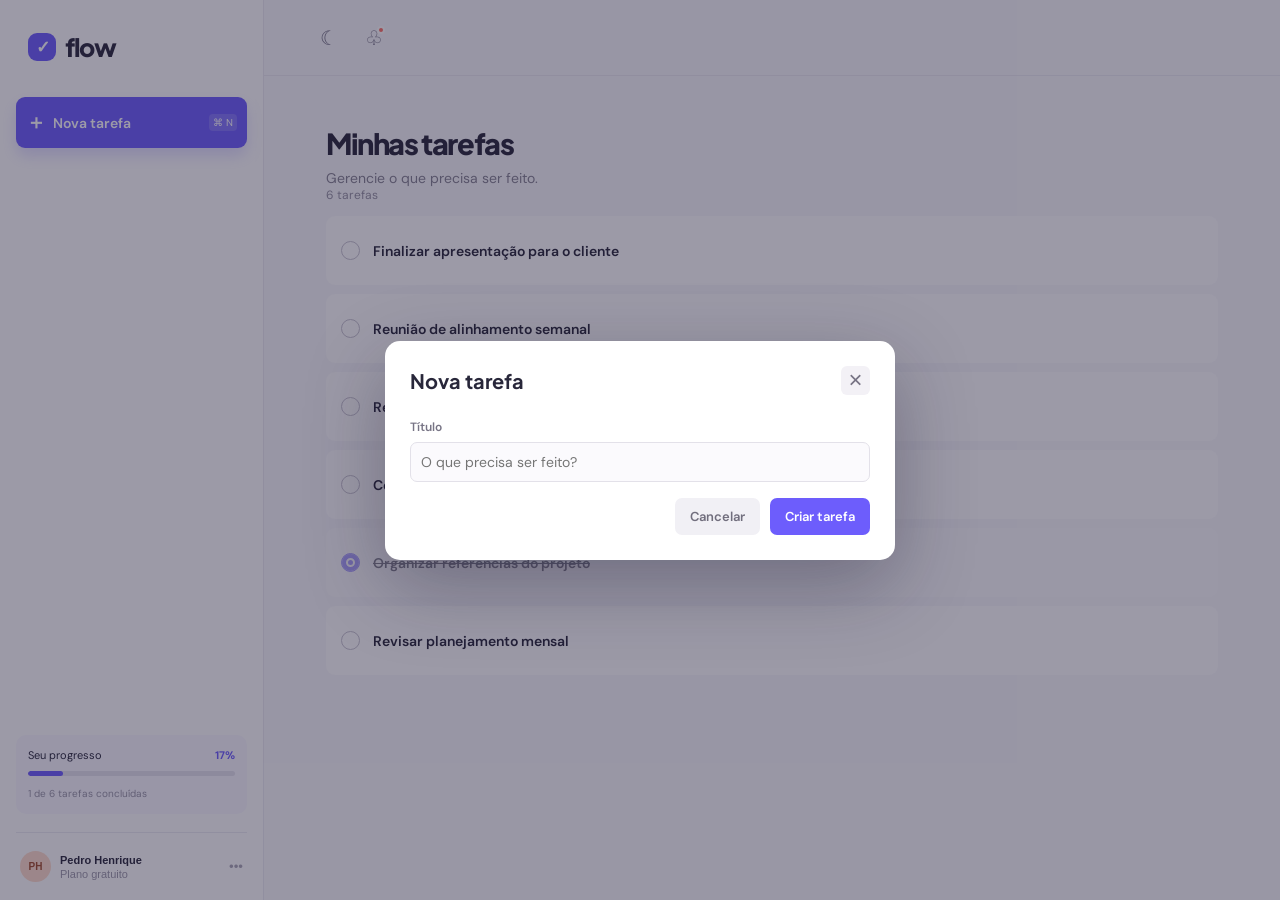
==== index.html @ 8e719b6a "feat: isolar camada de dados em tasksService e simplificar modelo de tarefa Introduz scripts/tasksSe" ====
<!doctype html>
<html lang="pt-BR">
<head>
  <meta charset="UTF-8"><meta name="viewport" content="width=device-width,initial-scale=1">
  <meta name="theme-color" content="#6d5dfc"><title>Flow — Todo List</title>
  <link rel="preconnect" href="https://fonts.googleapis.com"><link rel="preconnect" href="https://fonts.gstatic.com" crossorigin>
  <link href="https://fonts.googleapis.com/css2?family=DM+Sans:wght@400;500;600;700&family=Plus+Jakarta+Sans:wght@600;700;800&display=swap" rel="stylesheet">
  <link rel="stylesheet" href="styles/style.css">
</head>
<body>
<div class="app-shell">
  <aside class="sidebar" id="sidebar">
    <a class="brand" href="#"><b>✓</b>flow</a>
    <button class="new-task-button" id="open-task-modal"><span>＋</span> Nova tarefa <kbd>⌘ N</kbd></button>
    <div class="sidebar-footer">
      <div class="usage"><div><span>Seu progresso</span><strong id="weekly-progress">0%</strong></div><div class="progress-track"><i id="progress-bar"></i></div><small><span id="completed-week">0</span> de <span id="weekly-total">0</span> tarefas concluídas</small></div>
      <button class="profile"><span class="avatar">PH</span><span><strong>Pedro Henrique</strong><small>Plano gratuito</small></span><em>•••</em></button>
    </div>
  </aside>
  <main class="content">
    <header class="topbar"><button class="mobile-menu" id="mobile-menu">☰</button><div class="top-actions"><button class="icon-button" id="theme-toggle">☾</button><button class="icon-button notification">♧<i></i></button></div></header>
    <section class="page"><div class="page-heading"><div><h1 id="page-title">Minhas tarefas</h1><p class="subtitle" id="page-subtitle">Gerencie o que precisa ser feito.</p></div></div>
      <div class="task-toolbar"><span id="task-summary"></span></div><div id="tasks-list" class="tasks-list"></div>
      <div class="empty-state" id="empty-state" hidden><div>☁</div><h2>Nada por aqui</h2><p>Que tal criar uma nova tarefa para começar?</p><button class="new-task-button" data-open-modal>＋ Nova tarefa</button></div>
    </section>
  </main>
</div>
<div class="modal-backdrop" id="modal-backdrop" hidden><form class="task-modal" id="task-form"><div class="modal-head"><h2 id="modal-title">Nova tarefa</h2><button type="button" class="close-modal">×</button></div><label class="field title-field"><span>Título</span><input id="task-title" name="title" required maxlength="100" placeholder="O que precisa ser feito?"></label><div class="modal-actions"><button class="cancel-button" type="button">Cancelar</button><button class="save-button" type="submit">Criar tarefa</button></div></form></div>
<div class="toast" id="toast"></div><script type="module" src="scripts/script.js"></script>
</body>
</html>
---- styles/style.css ----
:root{--purple:#6d5dfc;--ink:#28273a;--muted:#8d8b9c;--line:#ebeaf1;--bg:#f8f8fb;--surface:#fff;--sidebar:#fff}*{box-sizing:border-box}body{margin:0;background:var(--bg);color:var(--ink);font:14px 'DM Sans',sans-serif}.app-shell{display:flex;min-height:100vh}.sidebar{width:264px;background:var(--sidebar);border-right:1px solid var(--line);padding:31px 16px 18px;display:flex;flex-direction:column;position:fixed;inset:0 auto 0 0;z-index:5}.brand{align-items:center;color:var(--ink);display:flex;font:800 25px 'Plus Jakarta Sans';gap:9px;margin:0 12px 34px;text-decoration:none;letter-spacing:-1.5px}.brand b{align-items:center;background:var(--purple);border-radius:9px;color:white;display:inline-flex;font:700 17px Arial;height:28px;justify-content:center;width:28px}.new-task-button{align-items:center;background:var(--purple);border:0;border-radius:9px;box-shadow:0 8px 15px #6d5dfc34;color:#fff;cursor:pointer;display:flex;font:600 14px 'DM Sans';gap:7px;justify-content:center;padding:12px 10px;transition:.2s}.new-task-button:hover,.save-button:hover{background:#5748df;transform:translateY(-1px)}.new-task-button span{font-size:20px}.new-task-button kbd{background:#ffffff26;border-radius:4px;font:10px 'DM Sans';margin-left:auto;padding:2px 4px}.sidebar-footer{margin-top:auto}.usage{background:#f8f7ff;border-radius:10px;padding:13px 12px}.usage>div:first-child{display:flex;font-size:11px;justify-content:space-between}.usage strong{color:var(--purple)}.progress-track{background:#e4e2ec;border-radius:9px;height:5px;margin:9px 0 7px;overflow:hidden}.progress-track i{background:var(--purple);border-radius:inherit;display:block;height:100%;transition:.3s;width:0}.usage small{color:#9794a4;font-size:10px}.profile{align-items:center;background:none;border:0;border-top:1px solid var(--line);color:var(--ink);cursor:pointer;display:flex;gap:9px;margin-top:18px;padding:18px 4px 0;text-align:left;width:100%}.avatar{align-items:center;background:#ffdbca;border-radius:50%;color:#a24c2c;display:flex;font-size:10px;font-weight:bold;height:31px;justify-content:center;width:31px}.profile strong,.profile small{display:block;font-size:11px}.profile small{color:#9b98a8;margin-top:2px}.profile em{color:#aaa7b6;font-style:normal;margin-left:auto}.content{margin-left:264px;min-width:0;width:calc(100% - 264px)}.topbar{align-items:center;border-bottom:1px solid var(--line);display:flex;height:76px;justify-content:space-between;padding:0 47px}.top-actions{display:flex;gap:9px}.icon-button,.mobile-menu{background:transparent;border:0;border-radius:7px;color:#777487;cursor:pointer;font-size:20px;height:36px;position:relative;width:36px}.icon-button:hover,.mobile-menu:hover{background:#efedf5}.notification i{background:#ff7066;border:2px solid var(--surface);border-radius:50%;height:8px;position:absolute;right:7px;top:6px;width:8px}.mobile-menu{display:none}.page{margin:0 auto;max-width:988px;padding:49px 48px 70px}.page-heading{align-items:flex-start;display:flex;justify-content:space-between}.page h1{font:800 29px 'Plus Jakarta Sans';letter-spacing:-1.4px;margin:0}.subtitle{color:#858292;margin:8px 0 0}.task-toolbar{align-items:center;color:#9592a3;display:flex;font-size:12px;justify-content:space-between;margin-bottom:13px}.tasks-list{display:grid;gap:9px}.task{align-items:center;background:var(--surface);border:1px solid transparent;border-radius:9px;display:flex;gap:13px;min-height:69px;padding:12px 14px;transition:.2s}.task:hover{border-color:#e9e7ef;box-shadow:0 5px 15px #39325008}.task.done{opacity:.55}.task.done .task-name{text-decoration:line-through}.task-check{appearance:none;border:1.5px solid #c7c4d0;border-radius:50%;cursor:pointer;height:19px;margin:0;width:19px}.task-check:checked{background:var(--purple);border-color:var(--purple);box-shadow:inset 0 0 0 4px var(--purple),inset 0 0 0 6px #fff}.task-main{min-width:0}.task-name{font-weight:600}.empty-state{text-align:center;margin:75px auto}.empty-state>div{align-items:center;background:#eeebff;border-radius:50%;color:var(--purple);display:flex;font-size:25px;height:64px;justify-content:center;margin:auto;width:64px}.empty-state h2{font:700 18px 'Plus Jakarta Sans';margin:15px 0 6px}.empty-state p{color:var(--muted);margin:0 0 18px}.empty-state .new-task-button{margin:auto;padding:10px 14px;width:max-content}.modal-backdrop{align-items:center;background:#1e1b3770;display:flex;inset:0;justify-content:center;padding:20px;position:fixed;z-index:20}.task-modal{background:var(--surface);border-radius:15px;box-shadow:0 25px 80px #18152f55;max-width:510px;padding:25px;width:100%}.modal-head{align-items:center;display:flex;justify-content:space-between;margin-bottom:24px}.modal-head h2{font:700 20px 'Plus Jakarta Sans';margin:0}.close-modal{background:#f3f1f6;border:0;border-radius:6px;color:#777384;cursor:pointer;font-size:24px;height:29px;line-height:20px;width:29px}.field{display:grid;gap:7px;margin-bottom:16px}.field span{color:#777485;font-size:12px;font-weight:600}.field input{background:#fbfafd;border:1px solid #e3e1e9;border-radius:7px;color:var(--ink);font:14px 'DM Sans';outline-color:var(--purple);padding:10px}.modal-actions{display:flex;gap:10px;justify-content:flex-end;margin-top:9px}.cancel-button,.save-button{border-radius:7px;cursor:pointer;font:600 13px 'DM Sans';padding:10px 15px}.cancel-button{background:#f1f0f5;border:0;color:#716e7d}.save-button{background:var(--purple);border:0;color:#fff;transition:.2s}.toast{background:#2c2a3e;border-radius:8px;bottom:24px;color:#fff;left:50%;opacity:0;padding:12px 17px;pointer-events:none;position:fixed;transform:translate(-50%,15px);transition:.25s;z-index:30}.toast.show{opacity:1;transform:translate(-50%,0)}body.dark{--ink:#eeedf4;--muted:#aaa7b7;--line:#323040;--bg:#1d1c28;--surface:#272634;--sidebar:#242330}body.dark .usage,body.dark .field input{background:#302f3d}body.dark .icon-button:hover{background:#373544}body.dark .task-modal{background:#292836}@media(max-width:800px){.sidebar{box-shadow:10px 0 30px #17142522;transform:translateX(-105%);transition:.25s}.sidebar.open{transform:none}.content{margin-left:0;width:100%}.mobile-menu{display:block}.topbar{height:63px;padding:0 18px}.page{padding:32px 20px}.sidebar-footer{margin-top:30px}.sidebar{overflow:auto}.profile{padding-bottom:18px}}@media(max-width:520px){.page-heading h1{font-size:24px}.page-heading{gap:12px}.task{gap:9px;padding:11px}.top-actions{display:none}}
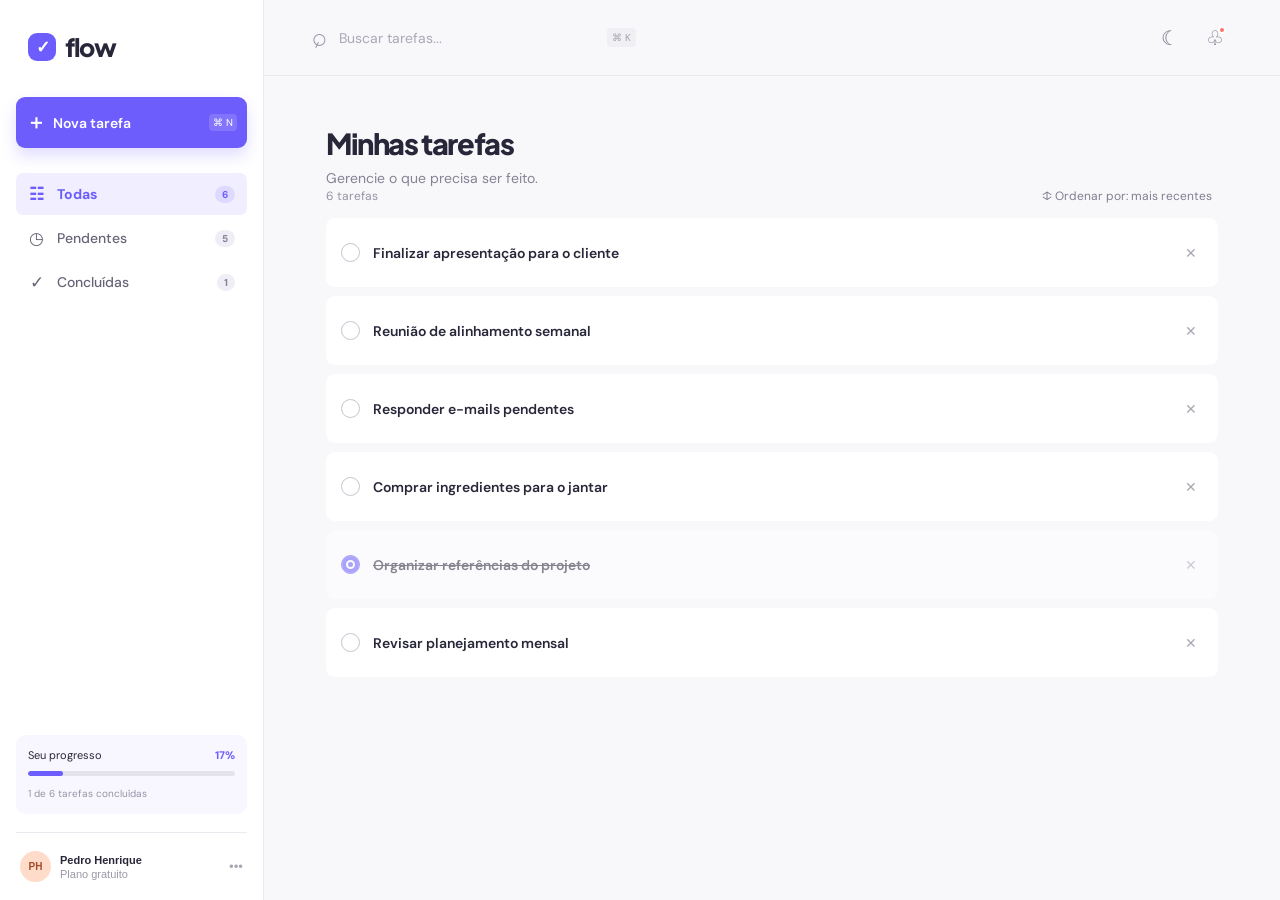
==== commit 8324fc56: "feat: exclusao de tarefas, busca, ordenacao e navegacao por status Reintroduz na sidebar a navegacao" ====
--- a/index.html
+++ b/index.html
@@ -12,15 +12,20 @@
   <aside class="sidebar" id="sidebar">
     <a class="brand" href="#"><b>✓</b>flow</a>
     <button class="new-task-button" id="open-task-modal"><span>＋</span> Nova tarefa <kbd>⌘ N</kbd></button>
+    <nav class="primary-nav">
+      <button class="nav-item active" data-filter="all"><i>☷</i> Todas <b id="count-all">0</b></button>
+      <button class="nav-item" data-filter="pending"><i>◷</i> Pendentes <b id="count-pending">0</b></button>
+      <button class="nav-item" data-filter="done"><i>✓</i> Concluídas <b id="count-done">0</b></button>
+    </nav>
     <div class="sidebar-footer">
       <div class="usage"><div><span>Seu progresso</span><strong id="weekly-progress">0%</strong></div><div class="progress-track"><i id="progress-bar"></i></div><small><span id="completed-week">0</span> de <span id="weekly-total">0</span> tarefas concluídas</small></div>
       <button class="profile"><span class="avatar">PH</span><span><strong>Pedro Henrique</strong><small>Plano gratuito</small></span><em>•••</em></button>
     </div>
   </aside>
   <main class="content">
-    <header class="topbar"><button class="mobile-menu" id="mobile-menu">☰</button><div class="top-actions"><button class="icon-button" id="theme-toggle">☾</button><button class="icon-button notification">♧<i></i></button></div></header>
+    <header class="topbar"><button class="mobile-menu" id="mobile-menu">☰</button><label class="search"><span>⌕</span><input id="search-input" type="search" placeholder="Buscar tarefas..."><kbd>⌘ K</kbd></label><div class="top-actions"><button class="icon-button" id="theme-toggle">☾</button><button class="icon-button notification">♧<i></i></button></div></header>
     <section class="page"><div class="page-heading"><div><h1 id="page-title">Minhas tarefas</h1><p class="subtitle" id="page-subtitle">Gerencie o que precisa ser feito.</p></div></div>
-      <div class="task-toolbar"><span id="task-summary"></span></div><div id="tasks-list" class="tasks-list"></div>
+      <div class="task-toolbar"><span id="task-summary"></span><button id="sort-toggle">↕ Ordenar por: mais recentes</button></div><div id="tasks-list" class="tasks-list"></div>
       <div class="empty-state" id="empty-state" hidden><div>☁</div><h2>Nada por aqui</h2><p>Que tal criar uma nova tarefa para começar?</p><button class="new-task-button" data-open-modal>＋ Nova tarefa</button></div>
     </section>
   </main>
--- a/styles/style.css
+++ b/styles/style.css
@@ -1 +1 @@
-:root{--purple:#6d5dfc;--ink:#28273a;--muted:#8d8b9c;--line:#ebeaf1;--bg:#f8f8fb;--surface:#fff;--sidebar:#fff}*{box-sizing:border-box}body{margin:0;background:var(--bg);color:var(--ink);font:14px 'DM Sans',sans-serif}.app-shell{display:flex;min-height:100vh}.sidebar{width:264px;background:var(--sidebar);border-right:1px solid var(--line);padding:31px 16px 18px;display:flex;flex-direction:column;position:fixed;inset:0 auto 0 0;z-index:5}.brand{align-items:center;color:var(--ink);display:flex;font:800 25px 'Plus Jakarta Sans';gap:9px;margin:0 12px 34px;text-decoration:none;letter-spacing:-1.5px}.brand b{align-items:center;background:var(--purple);border-radius:9px;color:white;display:inline-flex;font:700 17px Arial;height:28px;justify-content:center;width:28px}.new-task-button{align-items:center;background:var(--purple);border:0;border-radius:9px;box-shadow:0 8px 15px #6d5dfc34;color:#fff;cursor:pointer;display:flex;font:600 14px 'DM Sans';gap:7px;justify-content:center;padding:12px 10px;transition:.2s}.new-task-button:hover,.save-button:hover{background:#5748df;transform:translateY(-1px)}.new-task-button span{font-size:20px}.new-task-button kbd{background:#ffffff26;border-radius:4px;font:10px 'DM Sans';margin-left:auto;padding:2px 4px}.sidebar-footer{margin-top:auto}.usage{background:#f8f7ff;border-radius:10px;padding:13px 12px}.usage>div:first-child{display:flex;font-size:11px;justify-content:space-between}.usage strong{color:var(--purple)}.progress-track{background:#e4e2ec;border-radius:9px;height:5px;margin:9px 0 7px;overflow:hidden}.progress-track i{background:var(--purple);border-radius:inherit;display:block;height:100%;transition:.3s;width:0}.usage small{color:#9794a4;font-size:10px}.profile{align-items:center;background:none;border:0;border-top:1px solid var(--line);color:var(--ink);cursor:pointer;display:flex;gap:9px;margin-top:18px;padding:18px 4px 0;text-align:left;width:100%}.avatar{align-items:center;background:#ffdbca;border-radius:50%;color:#a24c2c;display:flex;font-size:10px;font-weight:bold;height:31px;justify-content:center;width:31px}.profile strong,.profile small{display:block;font-size:11px}.profile small{color:#9b98a8;margin-top:2px}.profile em{color:#aaa7b6;font-style:normal;margin-left:auto}.content{margin-left:264px;min-width:0;width:calc(100% - 264px)}.topbar{align-items:center;border-bottom:1px solid var(--line);display:flex;height:76px;justify-content:space-between;padding:0 47px}.top-actions{display:flex;gap:9px}.icon-button,.mobile-menu{background:transparent;border:0;border-radius:7px;color:#777487;cursor:pointer;font-size:20px;height:36px;position:relative;width:36px}.icon-button:hover,.mobile-menu:hover{background:#efedf5}.notification i{background:#ff7066;border:2px solid var(--surface);border-radius:50%;height:8px;position:absolute;right:7px;top:6px;width:8px}.mobile-menu{display:none}.page{margin:0 auto;max-width:988px;padding:49px 48px 70px}.page-heading{align-items:flex-start;display:flex;justify-content:space-between}.page h1{font:800 29px 'Plus Jakarta Sans';letter-spacing:-1.4px;margin:0}.subtitle{color:#858292;margin:8px 0 0}.task-toolbar{align-items:center;color:#9592a3;display:flex;font-size:12px;justify-content:space-between;margin-bottom:13px}.tasks-list{display:grid;gap:9px}.task{align-items:center;background:var(--surface);border:1px solid transparent;border-radius:9px;display:flex;gap:13px;min-height:69px;padding:12px 14px;transition:.2s}.task:hover{border-color:#e9e7ef;box-shadow:0 5px 15px #39325008}.task.done{opacity:.55}.task.done .task-name{text-decoration:line-through}.task-check{appearance:none;border:1.5px solid #c7c4d0;border-radius:50%;cursor:pointer;height:19px;margin:0;width:19px}.task-check:checked{background:var(--purple);border-color:var(--purple);box-shadow:inset 0 0 0 4px var(--purple),inset 0 0 0 6px #fff}.task-main{min-width:0}.task-name{font-weight:600}.empty-state{text-align:center;margin:75px auto}.empty-state>div{align-items:center;background:#eeebff;border-radius:50%;color:var(--purple);display:flex;font-size:25px;height:64px;justify-content:center;margin:auto;width:64px}.empty-state h2{font:700 18px 'Plus Jakarta Sans';margin:15px 0 6px}.empty-state p{color:var(--muted);margin:0 0 18px}.empty-state .new-task-button{margin:auto;padding:10px 14px;width:max-content}.modal-backdrop{align-items:center;background:#1e1b3770;display:flex;inset:0;justify-content:center;padding:20px;position:fixed;z-index:20}.task-modal{background:var(--surface);border-radius:15px;box-shadow:0 25px 80px #18152f55;max-width:510px;padding:25px;width:100%}.modal-head{align-items:center;display:flex;justify-content:space-between;margin-bottom:24px}.modal-head h2{font:700 20px 'Plus Jakarta Sans';margin:0}.close-modal{background:#f3f1f6;border:0;border-radius:6px;color:#777384;cursor:pointer;font-size:24px;height:29px;line-height:20px;width:29px}.field{display:grid;gap:7px;margin-bottom:16px}.field span{color:#777485;font-size:12px;font-weight:600}.field input{background:#fbfafd;border:1px solid #e3e1e9;border-radius:7px;color:var(--ink);font:14px 'DM Sans';outline-color:var(--purple);padding:10px}.modal-actions{display:flex;gap:10px;justify-content:flex-end;margin-top:9px}.cancel-button,.save-button{border-radius:7px;cursor:pointer;font:600 13px 'DM Sans';padding:10px 15px}.cancel-button{background:#f1f0f5;border:0;color:#716e7d}.save-button{background:var(--purple);border:0;color:#fff;transition:.2s}.toast{background:#2c2a3e;border-radius:8px;bottom:24px;color:#fff;left:50%;opacity:0;padding:12px 17px;pointer-events:none;position:fixed;transform:translate(-50%,15px);transition:.25s;z-index:30}.toast.show{opacity:1;transform:translate(-50%,0)}body.dark{--ink:#eeedf4;--muted:#aaa7b7;--line:#323040;--bg:#1d1c28;--surface:#272634;--sidebar:#242330}body.dark .usage,body.dark .field input{background:#302f3d}body.dark .icon-button:hover{background:#373544}body.dark .task-modal{background:#292836}@media(max-width:800px){.sidebar{box-shadow:10px 0 30px #17142522;transform:translateX(-105%);transition:.25s}.sidebar.open{transform:none}.content{margin-left:0;width:100%}.mobile-menu{display:block}.topbar{height:63px;padding:0 18px}.page{padding:32px 20px}.sidebar-footer{margin-top:30px}.sidebar{overflow:auto}.profile{padding-bottom:18px}}@media(max-width:520px){.page-heading h1{font-size:24px}.page-heading{gap:12px}.task{gap:9px;padding:11px}.top-actions{display:none}}
+:root{--purple:#6d5dfc;--ink:#28273a;--muted:#8d8b9c;--line:#ebeaf1;--bg:#f8f8fb;--surface:#fff;--sidebar:#fff;--soft:#f0eeff}*{box-sizing:border-box}body{margin:0;background:var(--bg);color:var(--ink);font:14px 'DM Sans',sans-serif}.app-shell{display:flex;min-height:100vh}.sidebar{width:264px;background:var(--sidebar);border-right:1px solid var(--line);padding:31px 16px 18px;display:flex;flex-direction:column;position:fixed;inset:0 auto 0 0;z-index:5}.brand{align-items:center;color:var(--ink);display:flex;font:800 25px 'Plus Jakarta Sans';gap:9px;margin:0 12px 34px;text-decoration:none;letter-spacing:-1.5px}.brand b{align-items:center;background:var(--purple);border-radius:9px;color:white;display:inline-flex;font:700 17px Arial;height:28px;justify-content:center;width:28px}.new-task-button{align-items:center;background:var(--purple);border:0;border-radius:9px;box-shadow:0 8px 15px #6d5dfc34;color:#fff;cursor:pointer;display:flex;font:600 14px 'DM Sans';gap:7px;justify-content:center;padding:12px 10px;transition:.2s}.new-task-button:hover,.save-button:hover{background:#5748df;transform:translateY(-1px)}.new-task-button span{font-size:20px}.new-task-button kbd{background:#ffffff26;border-radius:4px;font:10px 'DM Sans';margin-left:auto;padding:2px 4px}.primary-nav{margin-top:23px}.nav-item{align-items:center;background:transparent;border:0;border-radius:7px;color:#666477;cursor:pointer;display:flex;font:500 14px 'DM Sans';gap:12px;margin:2px 0;padding:10px 12px;text-align:left;width:100%}.nav-item:hover{background:var(--bg)}.nav-item.active{background:var(--soft);color:var(--purple);font-weight:700}.nav-item i{font-size:17px;font-style:normal;width:17px;text-align:center}.nav-item b{background:#efedf6;border-radius:11px;color:#858296;font-size:10px;margin-left:auto;padding:2px 7px}.nav-item.active b{background:#ddd9ff;color:var(--purple)}.sidebar-footer{margin-top:auto}.usage{background:#f8f7ff;border-radius:10px;padding:13px 12px}.usage>div:first-child{display:flex;font-size:11px;justify-content:space-between}.usage strong{color:var(--purple)}.progress-track{background:#e4e2ec;border-radius:9px;height:5px;margin:9px 0 7px;overflow:hidden}.progress-track i{background:var(--purple);border-radius:inherit;display:block;height:100%;transition:.3s;width:0}.usage small{color:#9794a4;font-size:10px}.profile{align-items:center;background:none;border:0;border-top:1px solid var(--line);color:var(--ink);cursor:pointer;display:flex;gap:9px;margin-top:18px;padding:18px 4px 0;text-align:left;width:100%}.avatar{align-items:center;background:#ffdbca;border-radius:50%;color:#a24c2c;display:flex;font-size:10px;font-weight:bold;height:31px;justify-content:center;width:31px}.profile strong,.profile small{display:block;font-size:11px}.profile small{color:#9b98a8;margin-top:2px}.profile em{color:#aaa7b6;font-style:normal;margin-left:auto}.content{margin-left:264px;min-width:0;width:calc(100% - 264px)}.topbar{align-items:center;border-bottom:1px solid var(--line);display:flex;height:76px;justify-content:space-between;padding:0 47px}.search{align-items:center;color:#9b99aa;display:flex;gap:10px}.search>span{font:26px Arial;transform:rotate(-20deg)}.search input{background:none;border:0;color:var(--ink);font:14px 'DM Sans';outline:0;width:260px}.search input::placeholder{color:#aaa8b7}.search kbd{background:#f0eff4;border-radius:4px;color:#a6a3af;font:10px 'DM Sans';padding:3px 5px}.top-actions{display:flex;gap:9px}.icon-button,.mobile-menu{background:transparent;border:0;border-radius:7px;color:#777487;cursor:pointer;font-size:20px;height:36px;position:relative;width:36px}.icon-button:hover,.mobile-menu:hover{background:#efedf5}.notification i{background:#ff7066;border:2px solid var(--surface);border-radius:50%;height:8px;position:absolute;right:7px;top:6px;width:8px}.mobile-menu{display:none}.page{margin:0 auto;max-width:988px;padding:49px 48px 70px}.page-heading{align-items:flex-start;display:flex;justify-content:space-between}.page h1{font:800 29px 'Plus Jakarta Sans';letter-spacing:-1.4px;margin:0}.subtitle{color:#858292;margin:8px 0 0}.task-toolbar{align-items:center;color:#9592a3;display:flex;font-size:12px;justify-content:space-between;margin-bottom:13px}.task-toolbar button{background:none;border:0;color:#817e90;cursor:pointer;font:12px 'DM Sans'}.tasks-list{display:grid;gap:9px}.task{align-items:center;background:var(--surface);border:1px solid transparent;border-radius:9px;display:flex;gap:13px;min-height:69px;padding:12px 14px;transition:.2s}.task:hover{border-color:#e9e7ef;box-shadow:0 5px 15px #39325008}.task.done{opacity:.55}.task.done .task-name{text-decoration:line-through}.task-check{appearance:none;border:1.5px solid #c7c4d0;border-radius:50%;cursor:pointer;height:19px;margin:0;width:19px}.task-check:checked{background:var(--purple);border-color:var(--purple);box-shadow:inset 0 0 0 4px var(--purple),inset 0 0 0 6px #fff}.task-main{min-width:0}.task-name{font-weight:600}.task-delete{background:none;border:0;border-radius:5px;color:#aaa7b3;cursor:pointer;font-size:14px;margin-left:auto;padding:6px}.task-delete:hover{background:#fdeeee;color:#e66d6d}.empty-state{text-align:center;margin:75px auto}.empty-state>div{align-items:center;background:#eeebff;border-radius:50%;color:var(--purple);display:flex;font-size:25px;height:64px;justify-content:center;margin:auto;width:64px}.empty-state h2{font:700 18px 'Plus Jakarta Sans';margin:15px 0 6px}.empty-state p{color:var(--muted);margin:0 0 18px}.empty-state .new-task-button{margin:auto;padding:10px 14px;width:max-content}.modal-backdrop[hidden]{display:none}.modal-backdrop{align-items:center;background:#1e1b3770;display:flex;inset:0;justify-content:center;padding:20px;position:fixed;z-index:20}.task-modal{background:var(--surface);border-radius:15px;box-shadow:0 25px 80px #18152f55;max-width:510px;padding:25px;width:100%}.modal-head{align-items:center;display:flex;justify-content:space-between;margin-bottom:24px}.modal-head h2{font:700 20px 'Plus Jakarta Sans';margin:0}.close-modal{background:#f3f1f6;border:0;border-radius:6px;color:#777384;cursor:pointer;font-size:24px;height:29px;line-height:20px;width:29px}.field{display:grid;gap:7px;margin-bottom:16px}.field span{color:#777485;font-size:12px;font-weight:600}.field input{background:#fbfafd;border:1px solid #e3e1e9;border-radius:7px;color:var(--ink);font:14px 'DM Sans';outline-color:var(--purple);padding:10px}.modal-actions{display:flex;gap:10px;justify-content:flex-end;margin-top:9px}.cancel-button,.save-button{border-radius:7px;cursor:pointer;font:600 13px 'DM Sans';padding:10px 15px}.cancel-button{background:#f1f0f5;border:0;color:#716e7d}.save-button{background:var(--purple);border:0;color:#fff;transition:.2s}.toast{background:#2c2a3e;border-radius:8px;bottom:24px;color:#fff;left:50%;opacity:0;padding:12px 17px;pointer-events:none;position:fixed;transform:translate(-50%,15px);transition:.25s;z-index:30}.toast.show{opacity:1;transform:translate(-50%,0)}body.dark{--ink:#eeedf4;--muted:#aaa7b7;--line:#323040;--bg:#1d1c28;--surface:#272634;--sidebar:#242330;--soft:#39325f}body.dark .usage,body.dark .field input{background:#302f3d}body.dark .icon-button:hover{background:#373544}body.dark .task-modal{background:#292836}@media(max-width:800px){.sidebar{box-shadow:10px 0 30px #17142522;transform:translateX(-105%);transition:.25s}.sidebar.open{transform:none}.content{margin-left:0;width:100%}.mobile-menu{display:block}.topbar{height:63px;padding:0 18px}.search{margin-right:auto;margin-left:7px}.search input{width:calc(100vw - 170px)}.search kbd{display:none}.page{padding:32px 20px}.sidebar-footer{margin-top:30px}.sidebar{overflow:auto}.profile{padding-bottom:18px}}@media(max-width:520px){.page-heading h1{font-size:24px}.page-heading{gap:12px}.task{gap:9px;padding:11px}.top-actions{display:none}}
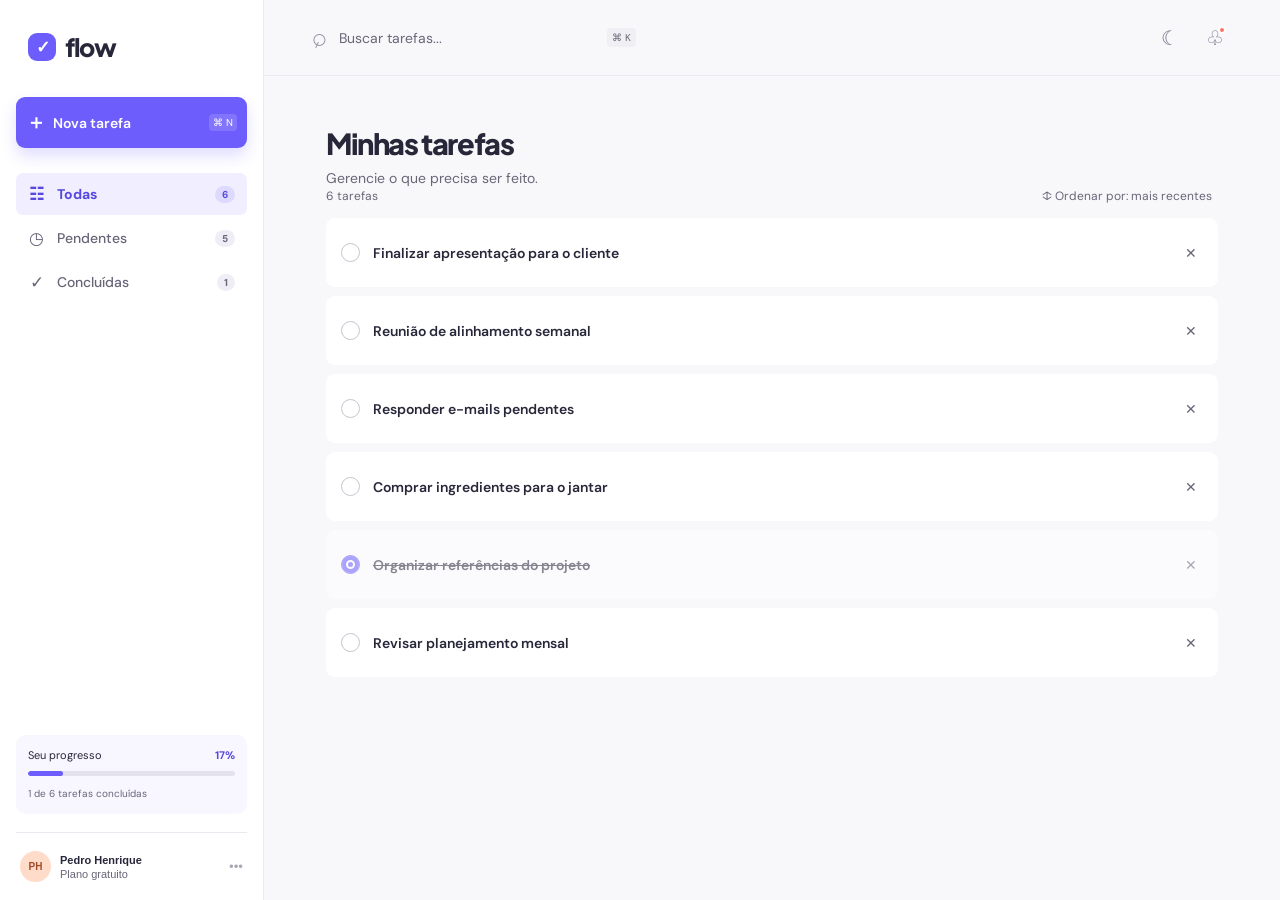
==== commit 030ecef3: "feat: acessibilidade - aria-labels, foco do modal e contraste (Fase 3) - aria-label em todos os boto" ====
--- a/index.html
+++ b/index.html
@@ -10,27 +10,29 @@
 <body>
 <div class="app-shell">
   <aside class="sidebar" id="sidebar">
-    <a class="brand" href="#"><b>✓</b>flow</a>
-    <button class="new-task-button" id="open-task-modal"><span>＋</span> Nova tarefa <kbd>⌘ N</kbd></button>
+    <a class="brand" href="#"><b aria-hidden="true">✓</b>flow</a>
+    <button class="new-task-button" id="open-task-modal"><span aria-hidden="true">＋</span> Nova tarefa <kbd>⌘ N</kbd></button>
     <nav class="primary-nav">
-      <button class="nav-item active" data-filter="all"><i>☷</i> Todas <b id="count-all">0</b></button>
-      <button class="nav-item" data-filter="pending"><i>◷</i> Pendentes <b id="count-pending">0</b></button>
-      <button class="nav-item" data-filter="done"><i>✓</i> Concluídas <b id="count-done">0</b></button>
+      <button class="nav-item active" data-filter="all"><i aria-hidden="true">☷</i> Todas <b id="count-all">0</b></button>
+      <button class="nav-item" data-filter="pending"><i aria-hidden="true">◷</i> Pendentes <b id="count-pending">0</b></button>
+      <button class="nav-item" data-filter="done"><i aria-hidden="true">✓</i> Concluídas <b id="count-done">0</b></button>
     </nav>
     <div class="sidebar-footer">
-      <div class="usage"><div><span>Seu progresso</span><strong id="weekly-progress">0%</strong></div><div class="progress-track"><i id="progress-bar"></i></div><small><span id="completed-week">0</span> de <span id="weekly-total">0</span> tarefas concluídas</small></div>
-      <button class="profile"><span class="avatar">PH</span><span><strong>Pedro Henrique</strong><small>Plano gratuito</small></span><em>•••</em></button>
+      <div class="usage"><div><span>Seu progresso</span><strong id="weekly-progress">0%</strong></div><div class="progress-track"><i id="progress-bar" aria-hidden="true"></i></div><small><span id="completed-week">0</span> de <span id="weekly-total">0</span> tarefas concluídas</small></div>
+      <button class="profile"><span class="avatar" aria-hidden="true">PH</span><span><strong>Pedro Henrique</strong><small>Plano gratuito</small></span><em aria-hidden="true">•••</em></button>
     </div>
   </aside>
   <main class="content">
-    <header class="topbar"><button class="mobile-menu" id="mobile-menu">☰</button><label class="search"><span>⌕</span><input id="search-input" type="search" placeholder="Buscar tarefas..."><kbd>⌘ K</kbd></label><div class="top-actions"><button class="icon-button" id="theme-toggle">☾</button><button class="icon-button notification">♧<i></i></button></div></header>
+    <header class="topbar"><button class="mobile-menu" id="mobile-menu" aria-label="Abrir menu" aria-expanded="false">☰</button><label class="search"><span aria-hidden="true">⌕</span><input id="search-input" type="search" placeholder="Buscar tarefas..." aria-label="Buscar tarefas"><kbd>⌘ K</kbd></label><div class="top-actions"><button class="icon-button" id="theme-toggle" aria-label="Ativar modo escuro">☾</button><button class="icon-button notification" aria-label="Notificações"><span aria-hidden="true">♧</span><i aria-hidden="true"></i></button></div></header>
     <section class="page"><div class="page-heading"><div><h1 id="page-title">Minhas tarefas</h1><p class="subtitle" id="page-subtitle">Gerencie o que precisa ser feito.</p></div></div>
-      <div class="task-toolbar"><span id="task-summary"></span><button id="sort-toggle">↕ Ordenar por: mais recentes</button></div><div id="tasks-list" class="tasks-list"></div>
-      <div class="empty-state" id="empty-state" hidden><div>☁</div><h2>Nada por aqui</h2><p>Que tal criar uma nova tarefa para começar?</p><button class="new-task-button" data-open-modal>＋ Nova tarefa</button></div>
+      <div class="error-banner" id="error-banner" hidden><span id="error-banner-text"></span><button id="retry-load">Tentar novamente</button></div>
+      <div class="loading-state" id="loading-state" hidden>Carregando tarefas…</div>
+      <div class="task-toolbar" id="task-toolbar" hidden><span id="task-summary"></span><button id="sort-toggle"><span aria-hidden="true">↕</span> Ordenar por: mais recentes</button></div><div id="tasks-list" class="tasks-list"></div>
+      <div class="empty-state" id="empty-state" hidden></div>
     </section>
   </main>
 </div>
-<div class="modal-backdrop" id="modal-backdrop" hidden><form class="task-modal" id="task-form"><div class="modal-head"><h2 id="modal-title">Nova tarefa</h2><button type="button" class="close-modal">×</button></div><label class="field title-field"><span>Título</span><input id="task-title" name="title" required maxlength="100" placeholder="O que precisa ser feito?"></label><div class="modal-actions"><button class="cancel-button" type="button">Cancelar</button><button class="save-button" type="submit">Criar tarefa</button></div></form></div>
+<div class="modal-backdrop" id="modal-backdrop" hidden><form class="task-modal" id="task-form" role="dialog" aria-modal="true" aria-labelledby="modal-title"><div class="modal-head"><h2 id="modal-title">Nova tarefa</h2><button type="button" class="close-modal" aria-label="Fechar">×</button></div><label class="field title-field"><span>Título</span><input id="task-title" name="title" required maxlength="100" placeholder="O que precisa ser feito?"></label><div class="modal-actions"><button class="cancel-button" type="button">Cancelar</button><button class="save-button" type="submit">Criar tarefa</button></div></form></div>
 <div class="toast" id="toast"></div><script type="module" src="scripts/script.js"></script>
 </body>
 </html>
--- a/styles/style.css
+++ b/styles/style.css
@@ -1 +1 @@
-:root{--purple:#6d5dfc;--ink:#28273a;--muted:#8d8b9c;--line:#ebeaf1;--bg:#f8f8fb;--surface:#fff;--sidebar:#fff;--soft:#f0eeff}*{box-sizing:border-box}body{margin:0;background:var(--bg);color:var(--ink);font:14px 'DM Sans',sans-serif}.app-shell{display:flex;min-height:100vh}.sidebar{width:264px;background:var(--sidebar);border-right:1px solid var(--line);padding:31px 16px 18px;display:flex;flex-direction:column;position:fixed;inset:0 auto 0 0;z-index:5}.brand{align-items:center;color:var(--ink);display:flex;font:800 25px 'Plus Jakarta Sans';gap:9px;margin:0 12px 34px;text-decoration:none;letter-spacing:-1.5px}.brand b{align-items:center;background:var(--purple);border-radius:9px;color:white;display:inline-flex;font:700 17px Arial;height:28px;justify-content:center;width:28px}.new-task-button{align-items:center;background:var(--purple);border:0;border-radius:9px;box-shadow:0 8px 15px #6d5dfc34;color:#fff;cursor:pointer;display:flex;font:600 14px 'DM Sans';gap:7px;justify-content:center;padding:12px 10px;transition:.2s}.new-task-button:hover,.save-button:hover{background:#5748df;transform:translateY(-1px)}.new-task-button span{font-size:20px}.new-task-button kbd{background:#ffffff26;border-radius:4px;font:10px 'DM Sans';margin-left:auto;padding:2px 4px}.primary-nav{margin-top:23px}.nav-item{align-items:center;background:transparent;border:0;border-radius:7px;color:#666477;cursor:pointer;display:flex;font:500 14px 'DM Sans';gap:12px;margin:2px 0;padding:10px 12px;text-align:left;width:100%}.nav-item:hover{background:var(--bg)}.nav-item.active{background:var(--soft);color:var(--purple);font-weight:700}.nav-item i{font-size:17px;font-style:normal;width:17px;text-align:center}.nav-item b{background:#efedf6;border-radius:11px;color:#858296;font-size:10px;margin-left:auto;padding:2px 7px}.nav-item.active b{background:#ddd9ff;color:var(--purple)}.sidebar-footer{margin-top:auto}.usage{background:#f8f7ff;border-radius:10px;padding:13px 12px}.usage>div:first-child{display:flex;font-size:11px;justify-content:space-between}.usage strong{color:var(--purple)}.progress-track{background:#e4e2ec;border-radius:9px;height:5px;margin:9px 0 7px;overflow:hidden}.progress-track i{background:var(--purple);border-radius:inherit;display:block;height:100%;transition:.3s;width:0}.usage small{color:#9794a4;font-size:10px}.profile{align-items:center;background:none;border:0;border-top:1px solid var(--line);color:var(--ink);cursor:pointer;display:flex;gap:9px;margin-top:18px;padding:18px 4px 0;text-align:left;width:100%}.avatar{align-items:center;background:#ffdbca;border-radius:50%;color:#a24c2c;display:flex;font-size:10px;font-weight:bold;height:31px;justify-content:center;width:31px}.profile strong,.profile small{display:block;font-size:11px}.profile small{color:#9b98a8;margin-top:2px}.profile em{color:#aaa7b6;font-style:normal;margin-left:auto}.content{margin-left:264px;min-width:0;width:calc(100% - 264px)}.topbar{align-items:center;border-bottom:1px solid var(--line);display:flex;height:76px;justify-content:space-between;padding:0 47px}.search{align-items:center;color:#9b99aa;display:flex;gap:10px}.search>span{font:26px Arial;transform:rotate(-20deg)}.search input{background:none;border:0;color:var(--ink);font:14px 'DM Sans';outline:0;width:260px}.search input::placeholder{color:#aaa8b7}.search kbd{background:#f0eff4;border-radius:4px;color:#a6a3af;font:10px 'DM Sans';padding:3px 5px}.top-actions{display:flex;gap:9px}.icon-button,.mobile-menu{background:transparent;border:0;border-radius:7px;color:#777487;cursor:pointer;font-size:20px;height:36px;position:relative;width:36px}.icon-button:hover,.mobile-menu:hover{background:#efedf5}.notification i{background:#ff7066;border:2px solid var(--surface);border-radius:50%;height:8px;position:absolute;right:7px;top:6px;width:8px}.mobile-menu{display:none}.page{margin:0 auto;max-width:988px;padding:49px 48px 70px}.page-heading{align-items:flex-start;display:flex;justify-content:space-between}.page h1{font:800 29px 'Plus Jakarta Sans';letter-spacing:-1.4px;margin:0}.subtitle{color:#858292;margin:8px 0 0}.task-toolbar{align-items:center;color:#9592a3;display:flex;font-size:12px;justify-content:space-between;margin-bottom:13px}.task-toolbar button{background:none;border:0;color:#817e90;cursor:pointer;font:12px 'DM Sans'}.tasks-list{display:grid;gap:9px}.task{align-items:center;background:var(--surface);border:1px solid transparent;border-radius:9px;display:flex;gap:13px;min-height:69px;padding:12px 14px;transition:.2s}.task:hover{border-color:#e9e7ef;box-shadow:0 5px 15px #39325008}.task.done{opacity:.55}.task.done .task-name{text-decoration:line-through}.task-check{appearance:none;border:1.5px solid #c7c4d0;border-radius:50%;cursor:pointer;height:19px;margin:0;width:19px}.task-check:checked{background:var(--purple);border-color:var(--purple);box-shadow:inset 0 0 0 4px var(--purple),inset 0 0 0 6px #fff}.task-main{min-width:0}.task-name{font-weight:600}.task-delete{background:none;border:0;border-radius:5px;color:#aaa7b3;cursor:pointer;font-size:14px;margin-left:auto;padding:6px}.task-delete:hover{background:#fdeeee;color:#e66d6d}.empty-state{text-align:center;margin:75px auto}.empty-state>div{align-items:center;background:#eeebff;border-radius:50%;color:var(--purple);display:flex;font-size:25px;height:64px;justify-content:center;margin:auto;width:64px}.empty-state h2{font:700 18px 'Plus Jakarta Sans';margin:15px 0 6px}.empty-state p{color:var(--muted);margin:0 0 18px}.empty-state .new-task-button{margin:auto;padding:10px 14px;width:max-content}.modal-backdrop[hidden]{display:none}.modal-backdrop{align-items:center;background:#1e1b3770;display:flex;inset:0;justify-content:center;padding:20px;position:fixed;z-index:20}.task-modal{background:var(--surface);border-radius:15px;box-shadow:0 25px 80px #18152f55;max-width:510px;padding:25px;width:100%}.modal-head{align-items:center;display:flex;justify-content:space-between;margin-bottom:24px}.modal-head h2{font:700 20px 'Plus Jakarta Sans';margin:0}.close-modal{background:#f3f1f6;border:0;border-radius:6px;color:#777384;cursor:pointer;font-size:24px;height:29px;line-height:20px;width:29px}.field{display:grid;gap:7px;margin-bottom:16px}.field span{color:#777485;font-size:12px;font-weight:600}.field input{background:#fbfafd;border:1px solid #e3e1e9;border-radius:7px;color:var(--ink);font:14px 'DM Sans';outline-color:var(--purple);padding:10px}.modal-actions{display:flex;gap:10px;justify-content:flex-end;margin-top:9px}.cancel-button,.save-button{border-radius:7px;cursor:pointer;font:600 13px 'DM Sans';padding:10px 15px}.cancel-button{background:#f1f0f5;border:0;color:#716e7d}.save-button{background:var(--purple);border:0;color:#fff;transition:.2s}.toast{background:#2c2a3e;border-radius:8px;bottom:24px;color:#fff;left:50%;opacity:0;padding:12px 17px;pointer-events:none;position:fixed;transform:translate(-50%,15px);transition:.25s;z-index:30}.toast.show{opacity:1;transform:translate(-50%,0)}body.dark{--ink:#eeedf4;--muted:#aaa7b7;--line:#323040;--bg:#1d1c28;--surface:#272634;--sidebar:#242330;--soft:#39325f}body.dark .usage,body.dark .field input{background:#302f3d}body.dark .icon-button:hover{background:#373544}body.dark .task-modal{background:#292836}@media(max-width:800px){.sidebar{box-shadow:10px 0 30px #17142522;transform:translateX(-105%);transition:.25s}.sidebar.open{transform:none}.content{margin-left:0;width:100%}.mobile-menu{display:block}.topbar{height:63px;padding:0 18px}.search{margin-right:auto;margin-left:7px}.search input{width:calc(100vw - 170px)}.search kbd{display:none}.page{padding:32px 20px}.sidebar-footer{margin-top:30px}.sidebar{overflow:auto}.profile{padding-bottom:18px}}@media(max-width:520px){.page-heading h1{font-size:24px}.page-heading{gap:12px}.task{gap:9px;padding:11px}.top-actions{display:none}}
+[hidden]{display:none!important}:root{--purple:#6d5dfc;--purple-text:#5748df;--ink:#28273a;--muted:#696678;--line:#ebeaf1;--bg:#f8f8fb;--surface:#fff;--sidebar:#fff;--soft:#f0eeff}*{box-sizing:border-box}body{margin:0;background:var(--bg);color:var(--ink);font:14px 'DM Sans',sans-serif}.app-shell{display:flex;min-height:100vh}.sidebar{width:264px;background:var(--sidebar);border-right:1px solid var(--line);padding:31px 16px 18px;display:flex;flex-direction:column;position:fixed;inset:0 auto 0 0;z-index:5}.brand{align-items:center;color:var(--ink);display:flex;font:800 25px 'Plus Jakarta Sans';gap:9px;margin:0 12px 34px;text-decoration:none;letter-spacing:-1.5px}.brand b{align-items:center;background:var(--purple);border-radius:9px;color:white;display:inline-flex;font:700 17px Arial;height:28px;justify-content:center;width:28px}.new-task-button{align-items:center;background:var(--purple);border:0;border-radius:9px;box-shadow:0 8px 15px #6d5dfc34;color:#fff;cursor:pointer;display:flex;font:600 14px 'DM Sans';gap:7px;justify-content:center;padding:12px 10px;transition:.2s}.new-task-button:hover,.save-button:hover{background:#5748df;transform:translateY(-1px)}.new-task-button span{font-size:20px}.new-task-button kbd{background:#ffffff26;border-radius:4px;font:10px 'DM Sans';margin-left:auto;padding:2px 4px}.primary-nav{margin-top:23px}.nav-item{align-items:center;background:transparent;border:0;border-radius:7px;color:#666477;cursor:pointer;display:flex;font:500 14px 'DM Sans';gap:12px;margin:2px 0;padding:10px 12px;text-align:left;width:100%}.nav-item:hover{background:var(--bg)}.nav-item.active{background:var(--soft);color:var(--purple-text);font-weight:700}.nav-item i{font-size:17px;font-style:normal;width:17px;text-align:center}.nav-item b{background:#efedf6;border-radius:11px;color:#696678;font-size:10px;margin-left:auto;padding:2px 7px}.nav-item.active b{background:#ddd9ff;color:#5748df}.sidebar-footer{margin-top:auto}.usage{background:#f8f7ff;border-radius:10px;padding:13px 12px}.usage>div:first-child{display:flex;font-size:11px;justify-content:space-between}.usage strong{color:var(--purple-text)}.progress-track{background:#e4e2ec;border-radius:9px;height:5px;margin:9px 0 7px;overflow:hidden}.progress-track i{background:var(--purple);border-radius:inherit;display:block;height:100%;transition:.3s;width:0}.usage small{color:var(--muted);font-size:10px}.profile{align-items:center;background:none;border:0;border-top:1px solid var(--line);color:var(--ink);cursor:pointer;display:flex;gap:9px;margin-top:18px;padding:18px 4px 0;text-align:left;width:100%}.avatar{align-items:center;background:#ffdbca;border-radius:50%;color:#a24c2c;display:flex;font-size:10px;font-weight:bold;height:31px;justify-content:center;width:31px}.profile strong,.profile small{display:block;font-size:11px}.profile small{color:var(--muted);margin-top:2px}.profile em{color:#aaa7b6;font-style:normal;margin-left:auto}.content{margin-left:264px;min-width:0;width:calc(100% - 264px)}.topbar{align-items:center;border-bottom:1px solid var(--line);display:flex;height:76px;justify-content:space-between;padding:0 47px}.search{align-items:center;color:#9b99aa;display:flex;gap:10px}.search>span{font:26px Arial;transform:rotate(-20deg)}.search input{background:none;border:0;color:var(--ink);font:14px 'DM Sans';outline:0;width:260px}.search input::placeholder{color:var(--muted)}.search kbd{background:#f0eff4;border-radius:4px;color:#696678;font:10px 'DM Sans';padding:3px 5px}.top-actions{display:flex;gap:9px}.icon-button,.mobile-menu{background:transparent;border:0;border-radius:7px;color:#777487;cursor:pointer;font-size:20px;height:36px;position:relative;width:36px}.icon-button:hover,.mobile-menu:hover{background:#efedf5}.notification i{background:#ff7066;border:2px solid var(--surface);border-radius:50%;height:8px;position:absolute;right:7px;top:6px;width:8px}.mobile-menu{display:none}.page{margin:0 auto;max-width:988px;padding:49px 48px 70px}.page-heading{align-items:flex-start;display:flex;justify-content:space-between}.page h1{font:800 29px 'Plus Jakarta Sans';letter-spacing:-1.4px;margin:0}.subtitle{color:var(--muted);margin:8px 0 0}.task-toolbar{align-items:center;color:var(--muted);display:flex;font-size:12px;justify-content:space-between;margin-bottom:13px}.task-toolbar button{background:none;border:0;color:var(--muted);cursor:pointer;font:12px 'DM Sans'}.tasks-list{display:grid;gap:9px}.task{align-items:center;background:var(--surface);border:1px solid transparent;border-radius:9px;display:flex;gap:13px;min-height:69px;padding:12px 14px;transition:.2s}.task:hover{border-color:#e9e7ef;box-shadow:0 5px 15px #39325008}.task.done{opacity:.55}.task.done .task-name{text-decoration:line-through}.task-check{appearance:none;border:1.5px solid #c7c4d0;border-radius:50%;cursor:pointer;height:19px;margin:0;width:19px}.task-check:checked{background:var(--purple);border-color:var(--purple);box-shadow:inset 0 0 0 4px var(--purple),inset 0 0 0 6px #fff}.task-main{min-width:0}.task-name{font-weight:600}.task-delete{background:none;border:0;border-radius:5px;color:var(--muted);cursor:pointer;font-size:14px;margin-left:auto;padding:6px}.task-delete:hover{background:#fdeeee;color:#e66d6d}.empty-state{text-align:center;margin:75px auto}.empty-state>div{align-items:center;background:#eeebff;border-radius:50%;color:var(--purple);display:flex;font-size:25px;height:64px;justify-content:center;margin:auto;width:64px}.empty-state h2{font:700 18px 'Plus Jakarta Sans';margin:15px 0 6px}.empty-state p{color:var(--muted);margin:0 0 18px}.empty-state .new-task-button{margin:auto;padding:10px 14px;width:max-content}.modal-backdrop{align-items:center;background:#1e1b3770;display:flex;inset:0;justify-content:center;padding:20px;position:fixed;z-index:20}.task-modal{background:var(--surface);border-radius:15px;box-shadow:0 25px 80px #18152f55;max-width:510px;padding:25px;width:100%}.modal-head{align-items:center;display:flex;justify-content:space-between;margin-bottom:24px}.modal-head h2{font:700 20px 'Plus Jakarta Sans';margin:0}.close-modal{background:#f3f1f6;border:0;border-radius:6px;color:#777384;cursor:pointer;font-size:24px;height:29px;line-height:20px;width:29px}.field{display:grid;gap:7px;margin-bottom:16px}.field span{color:#777485;font-size:12px;font-weight:600}.field input{background:#fbfafd;border:1px solid #e3e1e9;border-radius:7px;color:var(--ink);font:14px 'DM Sans';outline-color:var(--purple);padding:10px}.modal-actions{display:flex;gap:10px;justify-content:flex-end;margin-top:9px}.cancel-button,.save-button,.clear-filter-button{border-radius:7px;cursor:pointer;font:600 13px 'DM Sans';padding:10px 15px}.cancel-button,.clear-filter-button{background:#f1f0f5;border:0;color:#696678}.save-button{background:var(--purple);border:0;color:#fff;transition:.2s}.save-button:disabled{opacity:.7;cursor:default}.toast{background:#2c2a3e;border-radius:8px;bottom:24px;color:#fff;left:50%;opacity:0;padding:12px 17px;pointer-events:none;position:fixed;transform:translate(-50%,15px);transition:.25s;z-index:30}.toast.show{opacity:1;transform:translate(-50%,0)}.toast.error{background:#c0392b}.loading-state{color:var(--muted);padding:60px 0;text-align:center}.error-banner{align-items:center;background:#fdeeee;border:1px solid #f3c7c4;border-radius:10px;color:#a13b32;display:flex;gap:14px;justify-content:space-between;margin-bottom:18px;padding:14px 16px}.error-banner button{background:#fff;border:1px solid #e8a8a3;border-radius:7px;color:#a13b32;cursor:pointer;font:600 12px 'DM Sans';padding:7px 12px;white-space:nowrap}body.dark{--ink:#eeedf4;--muted:#aaa7b7;--purple-text:#a999ff;--line:#323040;--bg:#1d1c28;--surface:#272634;--sidebar:#242330;--soft:#39325f}body.dark .usage,body.dark .field input{background:#302f3d}body.dark .icon-button:hover{background:#373544}body.dark .task-modal{background:#292836}body.dark .error-banner{background:#442426;border-color:#6b3330;color:#f5b8b3}body.dark .error-banner button{background:#382021;border-color:#6b3330;color:#f5b8b3}@media(max-width:800px){.sidebar{box-shadow:10px 0 30px #17142522;transform:translateX(-105%);transition:.25s}.sidebar.open{transform:none}.content{margin-left:0;width:100%}.mobile-menu{display:block}.topbar{height:63px;padding:0 18px}.search{margin-right:auto;margin-left:7px}.search input{width:calc(100vw - 170px)}.search kbd{display:none}.page{padding:32px 20px}.sidebar-footer{margin-top:30px}.sidebar{overflow:auto}.profile{padding-bottom:18px}}@media(max-width:520px){.page-heading h1{font-size:24px}.page-heading{gap:12px}.task{gap:9px;padding:11px}.top-actions{display:none}}
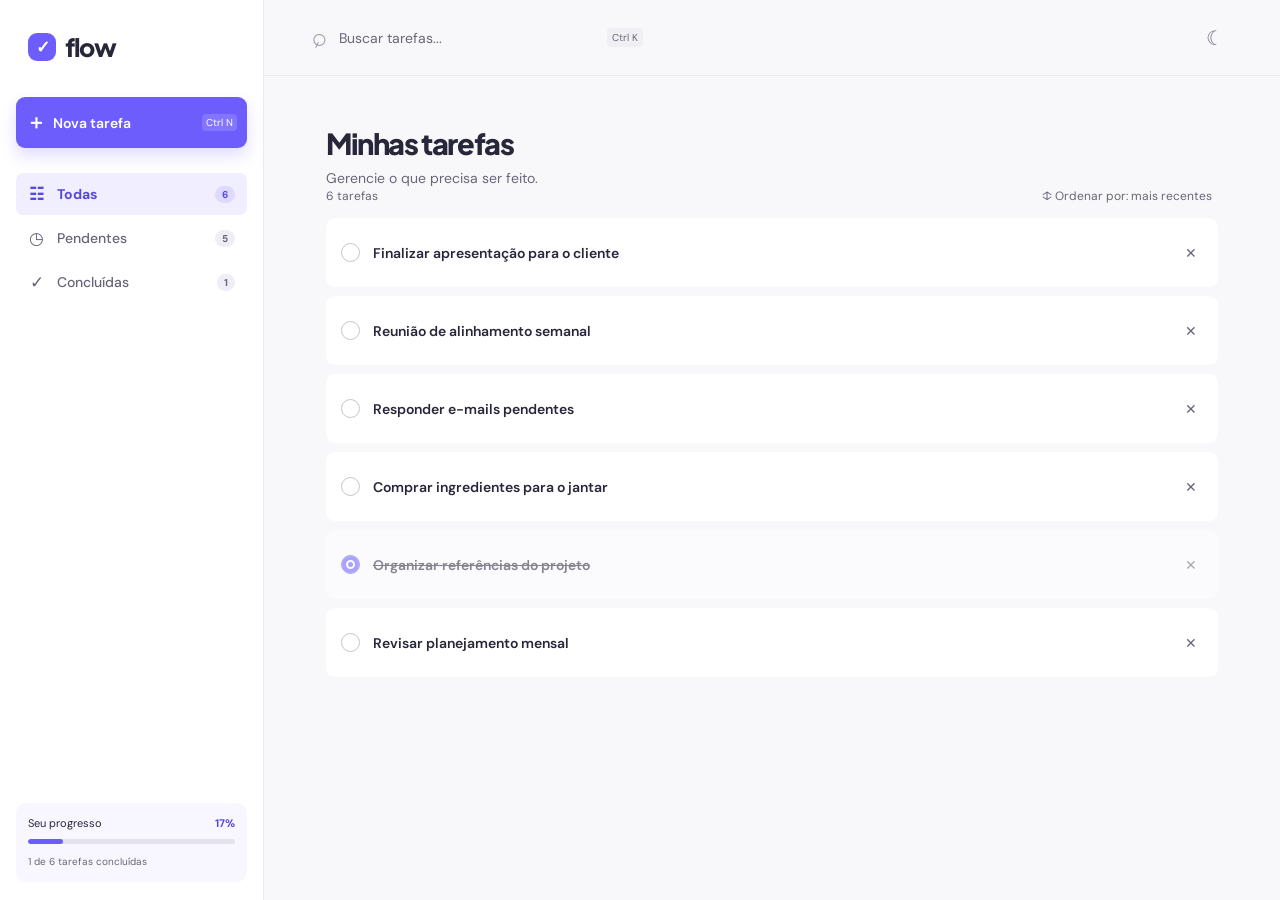
==== commit 459bdbb5: "feat: polimento final (Fase 4) - Remove o sino de notificacao (sempre "ativo" sem funcao real) e o  " ====
--- a/index.html
+++ b/index.html
@@ -10,8 +10,8 @@
 <body>
 <div class="app-shell">
   <aside class="sidebar" id="sidebar">
-    <a class="brand" href="#"><b aria-hidden="true">✓</b>flow</a>
-    <button class="new-task-button" id="open-task-modal"><span aria-hidden="true">＋</span> Nova tarefa <kbd>⌘ N</kbd></button>
+    <button type="button" class="brand" id="brand-home"><b aria-hidden="true">✓</b>flow</button>
+    <button class="new-task-button" id="open-task-modal"><span aria-hidden="true">＋</span> Nova tarefa <kbd id="shortcut-new">⌘ N</kbd></button>
     <nav class="primary-nav">
       <button class="nav-item active" data-filter="all"><i aria-hidden="true">☷</i> Todas <b id="count-all">0</b></button>
       <button class="nav-item" data-filter="pending"><i aria-hidden="true">◷</i> Pendentes <b id="count-pending">0</b></button>
@@ -19,11 +19,10 @@
     </nav>
     <div class="sidebar-footer">
       <div class="usage"><div><span>Seu progresso</span><strong id="weekly-progress">0%</strong></div><div class="progress-track"><i id="progress-bar" aria-hidden="true"></i></div><small><span id="completed-week">0</span> de <span id="weekly-total">0</span> tarefas concluídas</small></div>
-      <button class="profile"><span class="avatar" aria-hidden="true">PH</span><span><strong>Pedro Henrique</strong><small>Plano gratuito</small></span><em aria-hidden="true">•••</em></button>
     </div>
   </aside>
   <main class="content">
-    <header class="topbar"><button class="mobile-menu" id="mobile-menu" aria-label="Abrir menu" aria-expanded="false">☰</button><label class="search"><span aria-hidden="true">⌕</span><input id="search-input" type="search" placeholder="Buscar tarefas..." aria-label="Buscar tarefas"><kbd>⌘ K</kbd></label><div class="top-actions"><button class="icon-button" id="theme-toggle" aria-label="Ativar modo escuro">☾</button><button class="icon-button notification" aria-label="Notificações"><span aria-hidden="true">♧</span><i aria-hidden="true"></i></button></div></header>
+    <header class="topbar"><button class="mobile-menu" id="mobile-menu" aria-label="Abrir menu" aria-expanded="false">☰</button><label class="search"><span aria-hidden="true">⌕</span><input id="search-input" type="search" placeholder="Buscar tarefas..." aria-label="Buscar tarefas"><kbd id="shortcut-search">⌘ K</kbd></label><div class="top-actions"><button class="icon-button" id="theme-toggle" aria-label="Ativar modo escuro">☾</button></div></header>
     <section class="page"><div class="page-heading"><div><h1 id="page-title">Minhas tarefas</h1><p class="subtitle" id="page-subtitle">Gerencie o que precisa ser feito.</p></div></div>
       <div class="error-banner" id="error-banner" hidden><span id="error-banner-text"></span><button id="retry-load">Tentar novamente</button></div>
       <div class="loading-state" id="loading-state" hidden>Carregando tarefas…</div>
@@ -32,7 +31,7 @@
     </section>
   </main>
 </div>
-<div class="modal-backdrop" id="modal-backdrop" hidden><form class="task-modal" id="task-form" role="dialog" aria-modal="true" aria-labelledby="modal-title"><div class="modal-head"><h2 id="modal-title">Nova tarefa</h2><button type="button" class="close-modal" aria-label="Fechar">×</button></div><label class="field title-field"><span>Título</span><input id="task-title" name="title" required maxlength="100" placeholder="O que precisa ser feito?"></label><div class="modal-actions"><button class="cancel-button" type="button">Cancelar</button><button class="save-button" type="submit">Criar tarefa</button></div></form></div>
+<div class="modal-backdrop" id="modal-backdrop" hidden><form class="task-modal" id="task-form" role="dialog" aria-modal="true" aria-labelledby="modal-title"><div class="modal-head"><h2 id="modal-title">Nova tarefa</h2><button type="button" class="close-modal" aria-label="Fechar">×</button></div><label class="field title-field"><span>Título</span><input id="task-title" name="title" required maxlength="100" placeholder="O que precisa ser feito?"><small class="char-counter" id="title-counter">0/100</small></label><div class="modal-actions"><button class="cancel-button" type="button">Cancelar</button><button class="save-button" type="submit">Criar tarefa</button></div></form></div>
 <div class="toast" id="toast"></div><script type="module" src="scripts/script.js"></script>
 </body>
 </html>
--- a/styles/style.css
+++ b/styles/style.css
@@ -1 +1 @@
-[hidden]{display:none!important}:root{--purple:#6d5dfc;--purple-text:#5748df;--ink:#28273a;--muted:#696678;--line:#ebeaf1;--bg:#f8f8fb;--surface:#fff;--sidebar:#fff;--soft:#f0eeff}*{box-sizing:border-box}body{margin:0;background:var(--bg);color:var(--ink);font:14px 'DM Sans',sans-serif}.app-shell{display:flex;min-height:100vh}.sidebar{width:264px;background:var(--sidebar);border-right:1px solid var(--line);padding:31px 16px 18px;display:flex;flex-direction:column;position:fixed;inset:0 auto 0 0;z-index:5}.brand{align-items:center;color:var(--ink);display:flex;font:800 25px 'Plus Jakarta Sans';gap:9px;margin:0 12px 34px;text-decoration:none;letter-spacing:-1.5px}.brand b{align-items:center;background:var(--purple);border-radius:9px;color:white;display:inline-flex;font:700 17px Arial;height:28px;justify-content:center;width:28px}.new-task-button{align-items:center;background:var(--purple);border:0;border-radius:9px;box-shadow:0 8px 15px #6d5dfc34;color:#fff;cursor:pointer;display:flex;font:600 14px 'DM Sans';gap:7px;justify-content:center;padding:12px 10px;transition:.2s}.new-task-button:hover,.save-button:hover{background:#5748df;transform:translateY(-1px)}.new-task-button span{font-size:20px}.new-task-button kbd{background:#ffffff26;border-radius:4px;font:10px 'DM Sans';margin-left:auto;padding:2px 4px}.primary-nav{margin-top:23px}.nav-item{align-items:center;background:transparent;border:0;border-radius:7px;color:#666477;cursor:pointer;display:flex;font:500 14px 'DM Sans';gap:12px;margin:2px 0;padding:10px 12px;text-align:left;width:100%}.nav-item:hover{background:var(--bg)}.nav-item.active{background:var(--soft);color:var(--purple-text);font-weight:700}.nav-item i{font-size:17px;font-style:normal;width:17px;text-align:center}.nav-item b{background:#efedf6;border-radius:11px;color:#696678;font-size:10px;margin-left:auto;padding:2px 7px}.nav-item.active b{background:#ddd9ff;color:#5748df}.sidebar-footer{margin-top:auto}.usage{background:#f8f7ff;border-radius:10px;padding:13px 12px}.usage>div:first-child{display:flex;font-size:11px;justify-content:space-between}.usage strong{color:var(--purple-text)}.progress-track{background:#e4e2ec;border-radius:9px;height:5px;margin:9px 0 7px;overflow:hidden}.progress-track i{background:var(--purple);border-radius:inherit;display:block;height:100%;transition:.3s;width:0}.usage small{color:var(--muted);font-size:10px}.profile{align-items:center;background:none;border:0;border-top:1px solid var(--line);color:var(--ink);cursor:pointer;display:flex;gap:9px;margin-top:18px;padding:18px 4px 0;text-align:left;width:100%}.avatar{align-items:center;background:#ffdbca;border-radius:50%;color:#a24c2c;display:flex;font-size:10px;font-weight:bold;height:31px;justify-content:center;width:31px}.profile strong,.profile small{display:block;font-size:11px}.profile small{color:var(--muted);margin-top:2px}.profile em{color:#aaa7b6;font-style:normal;margin-left:auto}.content{margin-left:264px;min-width:0;width:calc(100% - 264px)}.topbar{align-items:center;border-bottom:1px solid var(--line);display:flex;height:76px;justify-content:space-between;padding:0 47px}.search{align-items:center;color:#9b99aa;display:flex;gap:10px}.search>span{font:26px Arial;transform:rotate(-20deg)}.search input{background:none;border:0;color:var(--ink);font:14px 'DM Sans';outline:0;width:260px}.search input::placeholder{color:var(--muted)}.search kbd{background:#f0eff4;border-radius:4px;color:#696678;font:10px 'DM Sans';padding:3px 5px}.top-actions{display:flex;gap:9px}.icon-button,.mobile-menu{background:transparent;border:0;border-radius:7px;color:#777487;cursor:pointer;font-size:20px;height:36px;position:relative;width:36px}.icon-button:hover,.mobile-menu:hover{background:#efedf5}.notification i{background:#ff7066;border:2px solid var(--surface);border-radius:50%;height:8px;position:absolute;right:7px;top:6px;width:8px}.mobile-menu{display:none}.page{margin:0 auto;max-width:988px;padding:49px 48px 70px}.page-heading{align-items:flex-start;display:flex;justify-content:space-between}.page h1{font:800 29px 'Plus Jakarta Sans';letter-spacing:-1.4px;margin:0}.subtitle{color:var(--muted);margin:8px 0 0}.task-toolbar{align-items:center;color:var(--muted);display:flex;font-size:12px;justify-content:space-between;margin-bottom:13px}.task-toolbar button{background:none;border:0;color:var(--muted);cursor:pointer;font:12px 'DM Sans'}.tasks-list{display:grid;gap:9px}.task{align-items:center;background:var(--surface);border:1px solid transparent;border-radius:9px;display:flex;gap:13px;min-height:69px;padding:12px 14px;transition:.2s}.task:hover{border-color:#e9e7ef;box-shadow:0 5px 15px #39325008}.task.done{opacity:.55}.task.done .task-name{text-decoration:line-through}.task-check{appearance:none;border:1.5px solid #c7c4d0;border-radius:50%;cursor:pointer;height:19px;margin:0;width:19px}.task-check:checked{background:var(--purple);border-color:var(--purple);box-shadow:inset 0 0 0 4px var(--purple),inset 0 0 0 6px #fff}.task-main{min-width:0}.task-name{font-weight:600}.task-delete{background:none;border:0;border-radius:5px;color:var(--muted);cursor:pointer;font-size:14px;margin-left:auto;padding:6px}.task-delete:hover{background:#fdeeee;color:#e66d6d}.empty-state{text-align:center;margin:75px auto}.empty-state>div{align-items:center;background:#eeebff;border-radius:50%;color:var(--purple);display:flex;font-size:25px;height:64px;justify-content:center;margin:auto;width:64px}.empty-state h2{font:700 18px 'Plus Jakarta Sans';margin:15px 0 6px}.empty-state p{color:var(--muted);margin:0 0 18px}.empty-state .new-task-button{margin:auto;padding:10px 14px;width:max-content}.modal-backdrop{align-items:center;background:#1e1b3770;display:flex;inset:0;justify-content:center;padding:20px;position:fixed;z-index:20}.task-modal{background:var(--surface);border-radius:15px;box-shadow:0 25px 80px #18152f55;max-width:510px;padding:25px;width:100%}.modal-head{align-items:center;display:flex;justify-content:space-between;margin-bottom:24px}.modal-head h2{font:700 20px 'Plus Jakarta Sans';margin:0}.close-modal{background:#f3f1f6;border:0;border-radius:6px;color:#777384;cursor:pointer;font-size:24px;height:29px;line-height:20px;width:29px}.field{display:grid;gap:7px;margin-bottom:16px}.field span{color:#777485;font-size:12px;font-weight:600}.field input{background:#fbfafd;border:1px solid #e3e1e9;border-radius:7px;color:var(--ink);font:14px 'DM Sans';outline-color:var(--purple);padding:10px}.modal-actions{display:flex;gap:10px;justify-content:flex-end;margin-top:9px}.cancel-button,.save-button,.clear-filter-button{border-radius:7px;cursor:pointer;font:600 13px 'DM Sans';padding:10px 15px}.cancel-button,.clear-filter-button{background:#f1f0f5;border:0;color:#696678}.save-button{background:var(--purple);border:0;color:#fff;transition:.2s}.save-button:disabled{opacity:.7;cursor:default}.toast{background:#2c2a3e;border-radius:8px;bottom:24px;color:#fff;left:50%;opacity:0;padding:12px 17px;pointer-events:none;position:fixed;transform:translate(-50%,15px);transition:.25s;z-index:30}.toast.show{opacity:1;transform:translate(-50%,0)}.toast.error{background:#c0392b}.loading-state{color:var(--muted);padding:60px 0;text-align:center}.error-banner{align-items:center;background:#fdeeee;border:1px solid #f3c7c4;border-radius:10px;color:#a13b32;display:flex;gap:14px;justify-content:space-between;margin-bottom:18px;padding:14px 16px}.error-banner button{background:#fff;border:1px solid #e8a8a3;border-radius:7px;color:#a13b32;cursor:pointer;font:600 12px 'DM Sans';padding:7px 12px;white-space:nowrap}body.dark{--ink:#eeedf4;--muted:#aaa7b7;--purple-text:#a999ff;--line:#323040;--bg:#1d1c28;--surface:#272634;--sidebar:#242330;--soft:#39325f}body.dark .usage,body.dark .field input{background:#302f3d}body.dark .icon-button:hover{background:#373544}body.dark .task-modal{background:#292836}body.dark .error-banner{background:#442426;border-color:#6b3330;color:#f5b8b3}body.dark .error-banner button{background:#382021;border-color:#6b3330;color:#f5b8b3}@media(max-width:800px){.sidebar{box-shadow:10px 0 30px #17142522;transform:translateX(-105%);transition:.25s}.sidebar.open{transform:none}.content{margin-left:0;width:100%}.mobile-menu{display:block}.topbar{height:63px;padding:0 18px}.search{margin-right:auto;margin-left:7px}.search input{width:calc(100vw - 170px)}.search kbd{display:none}.page{padding:32px 20px}.sidebar-footer{margin-top:30px}.sidebar{overflow:auto}.profile{padding-bottom:18px}}@media(max-width:520px){.page-heading h1{font-size:24px}.page-heading{gap:12px}.task{gap:9px;padding:11px}.top-actions{display:none}}
+[hidden]{display:none!important}:root{--purple:#6d5dfc;--purple-text:#5748df;--ink:#28273a;--muted:#696678;--line:#ebeaf1;--bg:#f8f8fb;--surface:#fff;--sidebar:#fff;--soft:#f0eeff}*{box-sizing:border-box}body{margin:0;background:var(--bg);color:var(--ink);font:14px 'DM Sans',sans-serif}.app-shell{display:flex;min-height:100vh}.sidebar{width:264px;background:var(--sidebar);border-right:1px solid var(--line);padding:31px 16px 18px;display:flex;flex-direction:column;position:fixed;inset:0 auto 0 0;z-index:5}.brand{align-items:center;background:none;border:0;color:var(--ink);cursor:pointer;display:flex;font:800 25px 'Plus Jakarta Sans';gap:9px;margin:0 12px 34px;padding:0;text-decoration:none;letter-spacing:-1.5px}.brand b{align-items:center;background:var(--purple);border-radius:9px;color:white;display:inline-flex;font:700 17px Arial;height:28px;justify-content:center;width:28px}.new-task-button{align-items:center;background:var(--purple);border:0;border-radius:9px;box-shadow:0 8px 15px #6d5dfc34;color:#fff;cursor:pointer;display:flex;font:600 14px 'DM Sans';gap:7px;justify-content:center;padding:12px 10px;transition:.2s}.new-task-button:hover,.save-button:hover{background:#5748df;transform:translateY(-1px)}.new-task-button span{font-size:20px}.new-task-button kbd{background:#ffffff26;border-radius:4px;font:10px 'DM Sans';margin-left:auto;padding:2px 4px}.primary-nav{margin-top:23px}.nav-item{align-items:center;background:transparent;border:0;border-radius:7px;color:#666477;cursor:pointer;display:flex;font:500 14px 'DM Sans';gap:12px;margin:2px 0;padding:10px 12px;text-align:left;width:100%}.nav-item:hover{background:var(--bg)}.nav-item.active{background:var(--soft);color:var(--purple-text);font-weight:700}.nav-item i{font-size:17px;font-style:normal;width:17px;text-align:center}.nav-item b{background:#efedf6;border-radius:11px;color:#696678;font-size:10px;margin-left:auto;padding:2px 7px}.nav-item.active b{background:#ddd9ff;color:#5748df}.sidebar-footer{margin-top:auto}.usage{background:#f8f7ff;border-radius:10px;padding:13px 12px}.usage>div:first-child{display:flex;font-size:11px;justify-content:space-between}.usage strong{color:var(--purple-text)}.progress-track{background:#e4e2ec;border-radius:9px;height:5px;margin:9px 0 7px;overflow:hidden}.progress-track i{background:var(--purple);border-radius:inherit;display:block;height:100%;transition:.3s;width:0}.usage small{color:var(--muted);font-size:10px}.content{margin-left:264px;min-width:0;width:calc(100% - 264px)}.topbar{align-items:center;border-bottom:1px solid var(--line);display:flex;height:76px;justify-content:space-between;padding:0 47px}.search{align-items:center;color:#9b99aa;display:flex;gap:10px}.search>span{font:26px Arial;transform:rotate(-20deg)}.search input{background:none;border:0;color:var(--ink);font:14px 'DM Sans';outline:0;width:260px}.search input::placeholder{color:var(--muted)}.search kbd{background:#f0eff4;border-radius:4px;color:#696678;font:10px 'DM Sans';padding:3px 5px}.top-actions{display:flex;gap:9px}.icon-button,.mobile-menu{background:transparent;border:0;border-radius:7px;color:#777487;cursor:pointer;font-size:20px;height:36px;position:relative;width:36px}.icon-button:hover,.mobile-menu:hover{background:#efedf5}.mobile-menu{display:none}.page{margin:0 auto;max-width:988px;padding:49px 48px 70px}.page-heading{align-items:flex-start;display:flex;justify-content:space-between}.page h1{font:800 29px 'Plus Jakarta Sans';letter-spacing:-1.4px;margin:0}.subtitle{color:var(--muted);margin:8px 0 0}.task-toolbar{align-items:center;color:var(--muted);display:flex;font-size:12px;justify-content:space-between;margin-bottom:13px}.task-toolbar button{background:none;border:0;color:var(--muted);cursor:pointer;font:12px 'DM Sans'}.tasks-list{display:grid;gap:9px}.task{align-items:center;background:var(--surface);border:1px solid transparent;border-radius:9px;display:flex;gap:13px;min-height:69px;padding:12px 14px;transition:.2s}.task:hover{border-color:#e9e7ef;box-shadow:0 5px 15px #39325008}.task.done{opacity:.55}.task.done .task-name{text-decoration:line-through}.task-check{appearance:none;border:1.5px solid #c7c4d0;border-radius:50%;cursor:pointer;height:19px;margin:0;width:19px}.task-check:checked{background:var(--purple);border-color:var(--purple);box-shadow:inset 0 0 0 4px var(--purple),inset 0 0 0 6px #fff}.task-main{min-width:0}.task-name{font-weight:600}.task-delete{background:none;border:0;border-radius:5px;color:var(--muted);cursor:pointer;font-size:14px;margin-left:auto;padding:6px}.task-delete:hover{background:#fdeeee;color:#e66d6d}.empty-state{text-align:center;margin:75px auto}.empty-state>div{align-items:center;background:#eeebff;border-radius:50%;color:var(--purple);display:flex;font-size:25px;height:64px;justify-content:center;margin:auto;width:64px}.empty-state h2{font:700 18px 'Plus Jakarta Sans';margin:15px 0 6px}.empty-state p{color:var(--muted);margin:0 0 18px}.empty-state .new-task-button{margin:auto;padding:10px 14px;width:max-content}.modal-backdrop{align-items:center;background:#1e1b3770;display:flex;inset:0;justify-content:center;padding:20px;position:fixed;z-index:20}.task-modal{background:var(--surface);border-radius:15px;box-shadow:0 25px 80px #18152f55;max-width:510px;padding:25px;width:100%}.modal-head{align-items:center;display:flex;justify-content:space-between;margin-bottom:24px}.modal-head h2{font:700 20px 'Plus Jakarta Sans';margin:0}.close-modal{background:#f3f1f6;border:0;border-radius:6px;color:#777384;cursor:pointer;font-size:24px;height:29px;line-height:20px;width:29px}.field{display:grid;gap:7px;margin-bottom:16px}.field span{color:#777485;font-size:12px;font-weight:600}.field input{background:#fbfafd;border:1px solid #e3e1e9;border-radius:7px;color:var(--ink);font:14px 'DM Sans';outline-color:var(--purple);padding:10px}.char-counter{color:var(--muted);font-size:11px;text-align:right}.modal-actions{display:flex;gap:10px;justify-content:flex-end;margin-top:9px}.cancel-button,.save-button,.clear-filter-button{border-radius:7px;cursor:pointer;font:600 13px 'DM Sans';padding:10px 15px}.cancel-button,.clear-filter-button{background:#f1f0f5;border:0;color:#696678}.save-button{background:var(--purple);border:0;color:#fff;transition:.2s}.save-button:disabled{opacity:.7;cursor:default}.toast{background:#2c2a3e;border-radius:8px;bottom:24px;color:#fff;left:50%;opacity:0;padding:12px 17px;pointer-events:none;position:fixed;transform:translate(-50%,15px);transition:.25s;z-index:30}.toast.show{opacity:1;transform:translate(-50%,0)}.toast.error{background:#c0392b}.loading-state{color:var(--muted);padding:60px 0;text-align:center}.error-banner{align-items:center;background:#fdeeee;border:1px solid #f3c7c4;border-radius:10px;color:#a13b32;display:flex;gap:14px;justify-content:space-between;margin-bottom:18px;padding:14px 16px}.error-banner button{background:#fff;border:1px solid #e8a8a3;border-radius:7px;color:#a13b32;cursor:pointer;font:600 12px 'DM Sans';padding:7px 12px;white-space:nowrap}body.dark{--ink:#eeedf4;--muted:#aaa7b7;--purple-text:#a999ff;--line:#323040;--bg:#1d1c28;--surface:#272634;--sidebar:#242330;--soft:#39325f}body.dark .usage,body.dark .field input{background:#302f3d}body.dark .icon-button:hover{background:#373544}body.dark .task-modal{background:#292836}body.dark .error-banner{background:#442426;border-color:#6b3330;color:#f5b8b3}body.dark .error-banner button{background:#382021;border-color:#6b3330;color:#f5b8b3}@media(max-width:800px){.sidebar{box-shadow:10px 0 30px #17142522;transform:translateX(-105%);transition:.25s}.sidebar.open{transform:none}.content{margin-left:0;width:100%}.mobile-menu{display:block}.topbar{height:63px;padding:0 18px}.search{margin-right:auto;margin-left:7px}.search input{width:calc(100vw - 170px)}.search kbd{display:none}.page{padding:32px 20px}.sidebar-footer{margin-top:30px}.sidebar{overflow:auto}}@media(max-width:520px){.page-heading h1{font-size:24px}.page-heading{gap:12px}.task{gap:9px;padding:11px}.top-actions{display:none}}
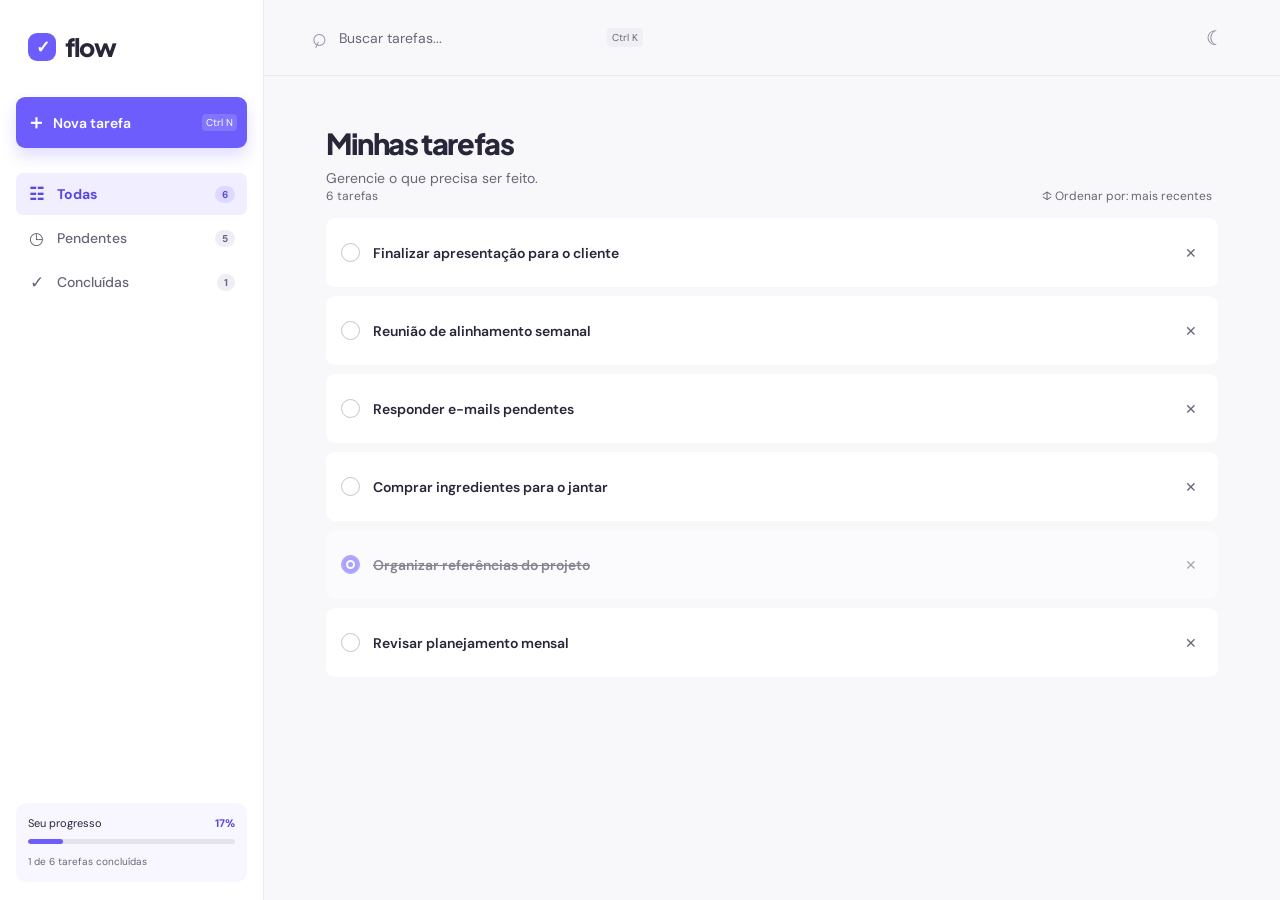
==== commit d22f5540: "chore: documentacao, JSDoc e limpeza de codigo morto (sem mudanca de comportamento) Passada de organ" ====
--- a/index.html
+++ b/index.html
@@ -1,4 +1,14 @@
 <!doctype html>
+<!--
+  index.html
+  ----------------------------------------------------------------------
+  Estrutura estática da página: sidebar (marca, botão de nova tarefa,
+  navegação por status, progresso), topbar (busca, tema), lista de
+  tarefas e o modal de criação. Não contém lógica — script.js preenche
+  os elementos com id (contadores, lista, estados de carregando/erro/
+  vazio) e style.css cuida da aparência.
+  ----------------------------------------------------------------------
+-->
 <html lang="pt-BR">
 <head>
   <meta charset="UTF-8"><meta name="viewport" content="width=device-width,initial-scale=1">
@@ -23,7 +33,7 @@
   </aside>
   <main class="content">
     <header class="topbar"><button class="mobile-menu" id="mobile-menu" aria-label="Abrir menu" aria-expanded="false">☰</button><label class="search"><span aria-hidden="true">⌕</span><input id="search-input" type="search" placeholder="Buscar tarefas..." aria-label="Buscar tarefas"><kbd id="shortcut-search">⌘ K</kbd></label><div class="top-actions"><button class="icon-button" id="theme-toggle" aria-label="Ativar modo escuro">☾</button></div></header>
-    <section class="page"><div class="page-heading"><div><h1 id="page-title">Minhas tarefas</h1><p class="subtitle" id="page-subtitle">Gerencie o que precisa ser feito.</p></div></div>
+    <section class="page"><div class="page-heading"><div><h1>Minhas tarefas</h1><p class="subtitle">Gerencie o que precisa ser feito.</p></div></div>
       <div class="error-banner" id="error-banner" hidden><span id="error-banner-text"></span><button id="retry-load">Tentar novamente</button></div>
       <div class="loading-state" id="loading-state" hidden>Carregando tarefas…</div>
       <div class="task-toolbar" id="task-toolbar" hidden><span id="task-summary"></span><button id="sort-toggle"><span aria-hidden="true">↕</span> Ordenar por: mais recentes</button></div><div id="tasks-list" class="tasks-list"></div>
@@ -31,7 +41,7 @@
     </section>
   </main>
 </div>
-<div class="modal-backdrop" id="modal-backdrop" hidden><form class="task-modal" id="task-form" role="dialog" aria-modal="true" aria-labelledby="modal-title"><div class="modal-head"><h2 id="modal-title">Nova tarefa</h2><button type="button" class="close-modal" aria-label="Fechar">×</button></div><label class="field title-field"><span>Título</span><input id="task-title" name="title" required maxlength="100" placeholder="O que precisa ser feito?"><small class="char-counter" id="title-counter">0/100</small></label><div class="modal-actions"><button class="cancel-button" type="button">Cancelar</button><button class="save-button" type="submit">Criar tarefa</button></div></form></div>
+<div class="modal-backdrop" id="modal-backdrop" hidden><form class="task-modal" id="task-form" role="dialog" aria-modal="true" aria-labelledby="modal-title"><div class="modal-head"><h2 id="modal-title">Nova tarefa</h2><button type="button" class="close-modal" aria-label="Fechar">×</button></div><label class="field"><span>Título</span><input id="task-title" name="title" required maxlength="100" placeholder="O que precisa ser feito?"><small class="char-counter" id="title-counter">0/100</small></label><div class="modal-actions"><button class="cancel-button" type="button">Cancelar</button><button class="save-button" type="submit">Criar tarefa</button></div></form></div>
 <div class="toast" id="toast"></div><script type="module" src="scripts/script.js"></script>
 </body>
 </html>
--- a/styles/style.css
+++ b/styles/style.css
@@ -1 +1,12 @@
+/*
+  style.css
+  ----------------------------------------------------------------------
+  Aparência da aplicação: tokens de cor em :root/body.dark, layout da
+  sidebar/topbar/lista de tarefas/modal, e os breakpoints responsivos no
+  final do arquivo (800px sidebar mobile, 520px ajustes de espaçamento).
+  A regra [hidden] abaixo garante que o atributo `hidden` (usado por
+  script.js para mostrar/esconder estados) sempre vença qualquer regra
+  de `display` mais específica definida depois neste arquivo.
+  ----------------------------------------------------------------------
+*/
 [hidden]{display:none!important}:root{--purple:#6d5dfc;--purple-text:#5748df;--ink:#28273a;--muted:#696678;--line:#ebeaf1;--bg:#f8f8fb;--surface:#fff;--sidebar:#fff;--soft:#f0eeff}*{box-sizing:border-box}body{margin:0;background:var(--bg);color:var(--ink);font:14px 'DM Sans',sans-serif}.app-shell{display:flex;min-height:100vh}.sidebar{width:264px;background:var(--sidebar);border-right:1px solid var(--line);padding:31px 16px 18px;display:flex;flex-direction:column;position:fixed;inset:0 auto 0 0;z-index:5}.brand{align-items:center;background:none;border:0;color:var(--ink);cursor:pointer;display:flex;font:800 25px 'Plus Jakarta Sans';gap:9px;margin:0 12px 34px;padding:0;text-decoration:none;letter-spacing:-1.5px}.brand b{align-items:center;background:var(--purple);border-radius:9px;color:white;display:inline-flex;font:700 17px Arial;height:28px;justify-content:center;width:28px}.new-task-button{align-items:center;background:var(--purple);border:0;border-radius:9px;box-shadow:0 8px 15px #6d5dfc34;color:#fff;cursor:pointer;display:flex;font:600 14px 'DM Sans';gap:7px;justify-content:center;padding:12px 10px;transition:.2s}.new-task-button:hover,.save-button:hover{background:#5748df;transform:translateY(-1px)}.new-task-button span{font-size:20px}.new-task-button kbd{background:#ffffff26;border-radius:4px;font:10px 'DM Sans';margin-left:auto;padding:2px 4px}.primary-nav{margin-top:23px}.nav-item{align-items:center;background:transparent;border:0;border-radius:7px;color:#666477;cursor:pointer;display:flex;font:500 14px 'DM Sans';gap:12px;margin:2px 0;padding:10px 12px;text-align:left;width:100%}.nav-item:hover{background:var(--bg)}.nav-item.active{background:var(--soft);color:var(--purple-text);font-weight:700}.nav-item i{font-size:17px;font-style:normal;width:17px;text-align:center}.nav-item b{background:#efedf6;border-radius:11px;color:#696678;font-size:10px;margin-left:auto;padding:2px 7px}.nav-item.active b{background:#ddd9ff;color:#5748df}.sidebar-footer{margin-top:auto}.usage{background:#f8f7ff;border-radius:10px;padding:13px 12px}.usage>div:first-child{display:flex;font-size:11px;justify-content:space-between}.usage strong{color:var(--purple-text)}.progress-track{background:#e4e2ec;border-radius:9px;height:5px;margin:9px 0 7px;overflow:hidden}.progress-track i{background:var(--purple);border-radius:inherit;display:block;height:100%;transition:.3s;width:0}.usage small{color:var(--muted);font-size:10px}.content{margin-left:264px;min-width:0;width:calc(100% - 264px)}.topbar{align-items:center;border-bottom:1px solid var(--line);display:flex;height:76px;justify-content:space-between;padding:0 47px}.search{align-items:center;color:#9b99aa;display:flex;gap:10px}.search>span{font:26px Arial;transform:rotate(-20deg)}.search input{background:none;border:0;color:var(--ink);font:14px 'DM Sans';outline:0;width:260px}.search input::placeholder{color:var(--muted)}.search kbd{background:#f0eff4;border-radius:4px;color:#696678;font:10px 'DM Sans';padding:3px 5px}.top-actions{display:flex;gap:9px}.icon-button,.mobile-menu{background:transparent;border:0;border-radius:7px;color:#777487;cursor:pointer;font-size:20px;height:36px;position:relative;width:36px}.icon-button:hover,.mobile-menu:hover{background:#efedf5}.mobile-menu{display:none}.page{margin:0 auto;max-width:988px;padding:49px 48px 70px}.page-heading{align-items:flex-start;display:flex;justify-content:space-between}.page h1{font:800 29px 'Plus Jakarta Sans';letter-spacing:-1.4px;margin:0}.subtitle{color:var(--muted);margin:8px 0 0}.task-toolbar{align-items:center;color:var(--muted);display:flex;font-size:12px;justify-content:space-between;margin-bottom:13px}.task-toolbar button{background:none;border:0;color:var(--muted);cursor:pointer;font:12px 'DM Sans'}.tasks-list{display:grid;gap:9px}.task{align-items:center;background:var(--surface);border:1px solid transparent;border-radius:9px;display:flex;gap:13px;min-height:69px;padding:12px 14px;transition:.2s}.task:hover{border-color:#e9e7ef;box-shadow:0 5px 15px #39325008}.task.done{opacity:.55}.task.done .task-name{text-decoration:line-through}.task-check{appearance:none;border:1.5px solid #c7c4d0;border-radius:50%;cursor:pointer;height:19px;margin:0;width:19px}.task-check:checked{background:var(--purple);border-color:var(--purple);box-shadow:inset 0 0 0 4px var(--purple),inset 0 0 0 6px #fff}.task-main{min-width:0}.task-name{font-weight:600}.task-delete{background:none;border:0;border-radius:5px;color:var(--muted);cursor:pointer;font-size:14px;margin-left:auto;padding:6px}.task-delete:hover{background:#fdeeee;color:#e66d6d}.empty-state{text-align:center;margin:75px auto}.empty-state>div{align-items:center;background:#eeebff;border-radius:50%;color:var(--purple);display:flex;font-size:25px;height:64px;justify-content:center;margin:auto;width:64px}.empty-state h2{font:700 18px 'Plus Jakarta Sans';margin:15px 0 6px}.empty-state p{color:var(--muted);margin:0 0 18px}.empty-state .new-task-button{margin:auto;padding:10px 14px;width:max-content}.modal-backdrop{align-items:center;background:#1e1b3770;display:flex;inset:0;justify-content:center;padding:20px;position:fixed;z-index:20}.task-modal{background:var(--surface);border-radius:15px;box-shadow:0 25px 80px #18152f55;max-width:510px;padding:25px;width:100%}.modal-head{align-items:center;display:flex;justify-content:space-between;margin-bottom:24px}.modal-head h2{font:700 20px 'Plus Jakarta Sans';margin:0}.close-modal{background:#f3f1f6;border:0;border-radius:6px;color:#777384;cursor:pointer;font-size:24px;height:29px;line-height:20px;width:29px}.field{display:grid;gap:7px;margin-bottom:16px}.field span{color:#777485;font-size:12px;font-weight:600}.field input{background:#fbfafd;border:1px solid #e3e1e9;border-radius:7px;color:var(--ink);font:14px 'DM Sans';outline-color:var(--purple);padding:10px}.char-counter{color:var(--muted);font-size:11px;text-align:right}.modal-actions{display:flex;gap:10px;justify-content:flex-end;margin-top:9px}.cancel-button,.save-button,.clear-filter-button{border-radius:7px;cursor:pointer;font:600 13px 'DM Sans';padding:10px 15px}.cancel-button,.clear-filter-button{background:#f1f0f5;border:0;color:#696678}.save-button{background:var(--purple);border:0;color:#fff;transition:.2s}.save-button:disabled{opacity:.7;cursor:default}.toast{background:#2c2a3e;border-radius:8px;bottom:24px;color:#fff;left:50%;opacity:0;padding:12px 17px;pointer-events:none;position:fixed;transform:translate(-50%,15px);transition:.25s;z-index:30}.toast.show{opacity:1;transform:translate(-50%,0)}.toast.error{background:#c0392b}.loading-state{color:var(--muted);padding:60px 0;text-align:center}.error-banner{align-items:center;background:#fdeeee;border:1px solid #f3c7c4;border-radius:10px;color:#a13b32;display:flex;gap:14px;justify-content:space-between;margin-bottom:18px;padding:14px 16px}.error-banner button{background:#fff;border:1px solid #e8a8a3;border-radius:7px;color:#a13b32;cursor:pointer;font:600 12px 'DM Sans';padding:7px 12px;white-space:nowrap}body.dark{--ink:#eeedf4;--muted:#aaa7b7;--purple-text:#a999ff;--line:#323040;--bg:#1d1c28;--surface:#272634;--sidebar:#242330;--soft:#39325f}body.dark .usage,body.dark .field input{background:#302f3d}body.dark .icon-button:hover{background:#373544}body.dark .task-modal{background:#292836}body.dark .error-banner{background:#442426;border-color:#6b3330;color:#f5b8b3}body.dark .error-banner button{background:#382021;border-color:#6b3330;color:#f5b8b3}@media(max-width:800px){.sidebar{box-shadow:10px 0 30px #17142522;transform:translateX(-105%);transition:.25s}.sidebar.open{transform:none}.content{margin-left:0;width:100%}.mobile-menu{display:block}.topbar{height:63px;padding:0 18px}.search{margin-right:auto;margin-left:7px}.search input{width:calc(100vw - 170px)}.search kbd{display:none}.page{padding:32px 20px}.sidebar-footer{margin-top:30px}.sidebar{overflow:auto}}@media(max-width:520px){.page-heading h1{font-size:24px}.page-heading{gap:12px}.task{gap:9px;padding:11px}.top-actions{display:none}}
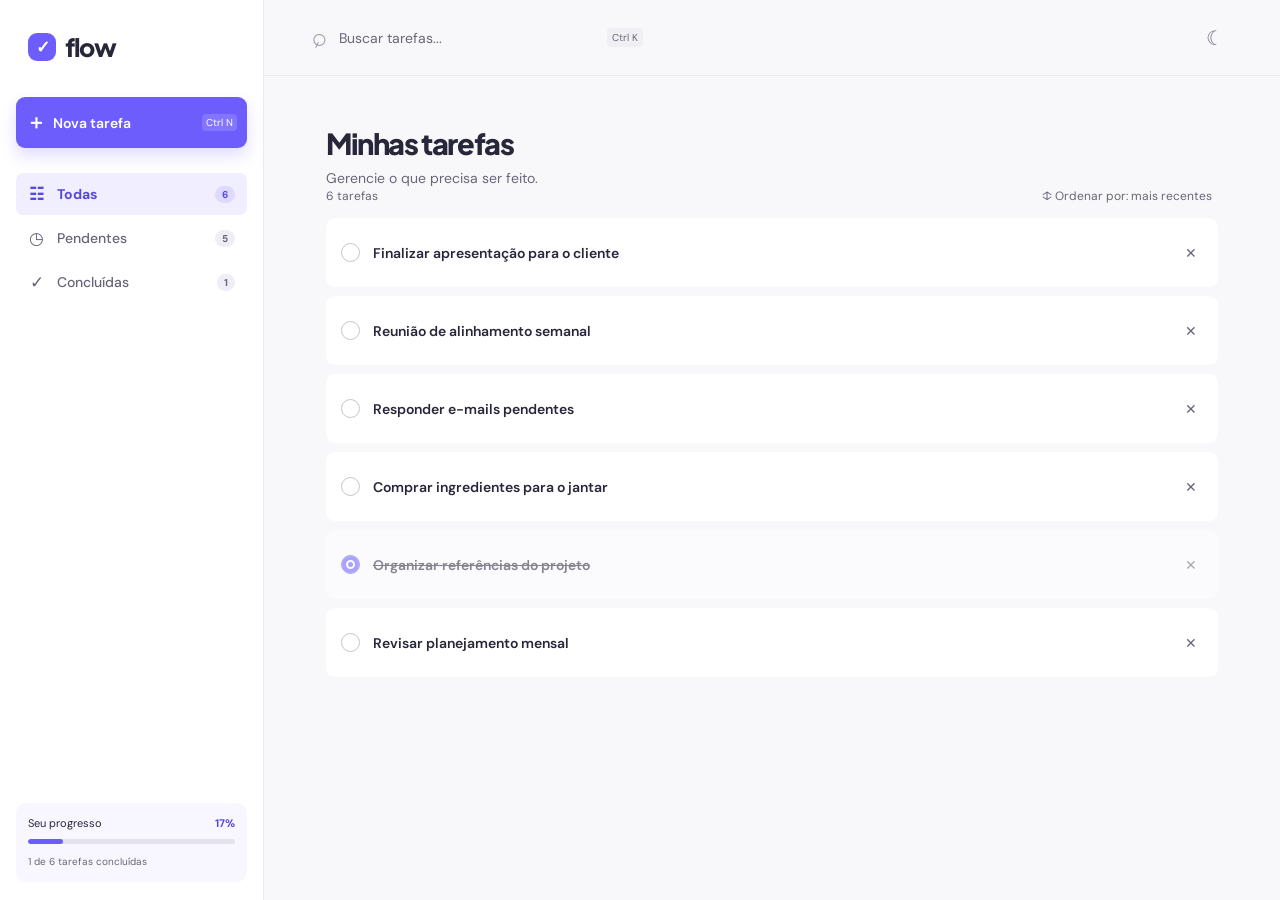
==== commit 79e9c0e2: "chore: espacamento/landmarks em index.html, comentarios de funcao e dedup em script.js Fecha os 2 po" ====
--- a/index.html
+++ b/index.html
@@ -11,37 +11,131 @@
 -->
 <html lang="pt-BR">
 <head>
-  <meta charset="UTF-8"><meta name="viewport" content="width=device-width,initial-scale=1">
-  <meta name="theme-color" content="#6d5dfc"><title>Flow — Todo List</title>
-  <link rel="preconnect" href="https://fonts.googleapis.com"><link rel="preconnect" href="https://fonts.gstatic.com" crossorigin>
+  <meta charset="UTF-8">
+  <meta name="viewport" content="width=device-width,initial-scale=1">
+  <meta name="theme-color" content="#6d5dfc">
+  <title>Flow — Todo List</title>
+  <link rel="preconnect" href="https://fonts.googleapis.com">
+  <link rel="preconnect" href="https://fonts.gstatic.com" crossorigin>
   <link href="https://fonts.googleapis.com/css2?family=DM+Sans:wght@400;500;600;700&family=Plus+Jakarta+Sans:wght@600;700;800&display=swap" rel="stylesheet">
   <link rel="stylesheet" href="styles/style.css">
 </head>
 <body>
-<div class="app-shell">
-  <aside class="sidebar" id="sidebar">
-    <button type="button" class="brand" id="brand-home"><b aria-hidden="true">✓</b>flow</button>
-    <button class="new-task-button" id="open-task-modal"><span aria-hidden="true">＋</span> Nova tarefa <kbd id="shortcut-new">⌘ N</kbd></button>
-    <nav class="primary-nav">
-      <button class="nav-item active" data-filter="all"><i aria-hidden="true">☷</i> Todas <b id="count-all">0</b></button>
-      <button class="nav-item" data-filter="pending"><i aria-hidden="true">◷</i> Pendentes <b id="count-pending">0</b></button>
-      <button class="nav-item" data-filter="done"><i aria-hidden="true">✓</i> Concluídas <b id="count-done">0</b></button>
-    </nav>
-    <div class="sidebar-footer">
-      <div class="usage"><div><span>Seu progresso</span><strong id="weekly-progress">0%</strong></div><div class="progress-track"><i id="progress-bar" aria-hidden="true"></i></div><small><span id="completed-week">0</span> de <span id="weekly-total">0</span> tarefas concluídas</small></div>
-    </div>
-  </aside>
-  <main class="content">
-    <header class="topbar"><button class="mobile-menu" id="mobile-menu" aria-label="Abrir menu" aria-expanded="false">☰</button><label class="search"><span aria-hidden="true">⌕</span><input id="search-input" type="search" placeholder="Buscar tarefas..." aria-label="Buscar tarefas"><kbd id="shortcut-search">⌘ K</kbd></label><div class="top-actions"><button class="icon-button" id="theme-toggle" aria-label="Ativar modo escuro">☾</button></div></header>
-    <section class="page"><div class="page-heading"><div><h1>Minhas tarefas</h1><p class="subtitle">Gerencie o que precisa ser feito.</p></div></div>
-      <div class="error-banner" id="error-banner" hidden><span id="error-banner-text"></span><button id="retry-load">Tentar novamente</button></div>
-      <div class="loading-state" id="loading-state" hidden>Carregando tarefas…</div>
-      <div class="task-toolbar" id="task-toolbar" hidden><span id="task-summary"></span><button id="sort-toggle"><span aria-hidden="true">↕</span> Ordenar por: mais recentes</button></div><div id="tasks-list" class="tasks-list"></div>
-      <div class="empty-state" id="empty-state" hidden></div>
-    </section>
-  </main>
-</div>
-<div class="modal-backdrop" id="modal-backdrop" hidden><form class="task-modal" id="task-form" role="dialog" aria-modal="true" aria-labelledby="modal-title"><div class="modal-head"><h2 id="modal-title">Nova tarefa</h2><button type="button" class="close-modal" aria-label="Fechar">×</button></div><label class="field"><span>Título</span><input id="task-title" name="title" required maxlength="100" placeholder="O que precisa ser feito?"><small class="char-counter" id="title-counter">0/100</small></label><div class="modal-actions"><button class="cancel-button" type="button">Cancelar</button><button class="save-button" type="submit">Criar tarefa</button></div></form></div>
-<div class="toast" id="toast"></div><script type="module" src="scripts/script.js"></script>
+  <div class="app-shell">
+
+    <!-- Sidebar -->
+    <aside class="sidebar" id="sidebar">
+      <button type="button" class="brand" id="brand-home">
+        <b aria-hidden="true">✓</b>flow
+      </button>
+      <button class="new-task-button" id="open-task-modal">
+        <span aria-hidden="true">＋</span>
+        Nova tarefa
+        <kbd id="shortcut-new">⌘ N</kbd>
+      </button>
+      <nav class="primary-nav">
+        <button class="nav-item active" data-filter="all">
+          <i aria-hidden="true">☷</i>
+          Todas
+          <b id="count-all">0</b>
+        </button>
+        <button class="nav-item" data-filter="pending">
+          <i aria-hidden="true">◷</i>
+          Pendentes
+          <b id="count-pending">0</b>
+        </button>
+        <button class="nav-item" data-filter="done">
+          <i aria-hidden="true">✓</i>
+          Concluídas
+          <b id="count-done">0</b>
+        </button>
+      </nav>
+      <div class="sidebar-footer">
+        <div class="usage">
+          <div>
+            <span>Seu progresso</span>
+            <strong id="weekly-progress">0%</strong>
+          </div>
+          <div class="progress-track"><i id="progress-bar" aria-hidden="true"></i></div>
+          <small>
+            <span id="completed-week">0</span>
+            de
+            <span id="weekly-total">0</span>
+            tarefas concluídas
+          </small>
+        </div>
+      </div>
+    </aside>
+
+    <main class="content">
+
+      <!-- Topbar -->
+      <header class="topbar">
+        <button class="mobile-menu" id="mobile-menu" aria-label="Abrir menu" aria-expanded="false">☰</button>
+        <label class="search">
+          <span aria-hidden="true">⌕</span>
+          <input id="search-input" type="search" placeholder="Buscar tarefas..." aria-label="Buscar tarefas">
+          <kbd id="shortcut-search">⌘ K</kbd>
+        </label>
+        <div class="top-actions">
+          <button class="icon-button" id="theme-toggle" aria-label="Ativar modo escuro">☾</button>
+        </div>
+      </header>
+
+      <!-- Lista de tarefas -->
+      <section class="page">
+        <div class="page-heading">
+          <div>
+            <h1>Minhas tarefas</h1>
+            <p class="subtitle">Gerencie o que precisa ser feito.</p>
+          </div>
+        </div>
+
+        <div class="error-banner" id="error-banner" hidden>
+          <span id="error-banner-text"></span>
+          <button id="retry-load">Tentar novamente</button>
+        </div>
+
+        <div class="loading-state" id="loading-state" hidden>Carregando tarefas…</div>
+
+        <div class="task-toolbar" id="task-toolbar" hidden>
+          <span id="task-summary"></span>
+          <button id="sort-toggle">
+            <span aria-hidden="true">↕</span>
+            Ordenar por: mais recentes
+          </button>
+        </div>
+
+        <div id="tasks-list" class="tasks-list"></div>
+
+        <div class="empty-state" id="empty-state" hidden></div>
+      </section>
+
+    </main>
+  </div>
+
+  <!-- Modal de nova tarefa -->
+  <div class="modal-backdrop" id="modal-backdrop" hidden>
+    <form class="task-modal" id="task-form" role="dialog" aria-modal="true" aria-labelledby="modal-title">
+      <div class="modal-head">
+        <h2 id="modal-title">Nova tarefa</h2>
+        <button type="button" class="close-modal" aria-label="Fechar">×</button>
+      </div>
+      <label class="field">
+        <span>Título</span>
+        <input id="task-title" name="title" required maxlength="100" placeholder="O que precisa ser feito?">
+        <small class="char-counter" id="title-counter">0/100</small>
+      </label>
+      <div class="modal-actions">
+        <button class="cancel-button" type="button">Cancelar</button>
+        <button class="save-button" type="submit">Criar tarefa</button>
+      </div>
+    </form>
+  </div>
+
+  <!-- Toast -->
+  <div class="toast" id="toast"></div>
+
+  <script type="module" src="scripts/script.js"></script>
 </body>
 </html>
--- a/styles/style.css
+++ b/styles/style.css
@@ -9,4 +9,695 @@
   de `display` mais específica definida depois neste arquivo.
   ----------------------------------------------------------------------
 */
-[hidden]{display:none!important}:root{--purple:#6d5dfc;--purple-text:#5748df;--ink:#28273a;--muted:#696678;--line:#ebeaf1;--bg:#f8f8fb;--surface:#fff;--sidebar:#fff;--soft:#f0eeff}*{box-sizing:border-box}body{margin:0;background:var(--bg);color:var(--ink);font:14px 'DM Sans',sans-serif}.app-shell{display:flex;min-height:100vh}.sidebar{width:264px;background:var(--sidebar);border-right:1px solid var(--line);padding:31px 16px 18px;display:flex;flex-direction:column;position:fixed;inset:0 auto 0 0;z-index:5}.brand{align-items:center;background:none;border:0;color:var(--ink);cursor:pointer;display:flex;font:800 25px 'Plus Jakarta Sans';gap:9px;margin:0 12px 34px;padding:0;text-decoration:none;letter-spacing:-1.5px}.brand b{align-items:center;background:var(--purple);border-radius:9px;color:white;display:inline-flex;font:700 17px Arial;height:28px;justify-content:center;width:28px}.new-task-button{align-items:center;background:var(--purple);border:0;border-radius:9px;box-shadow:0 8px 15px #6d5dfc34;color:#fff;cursor:pointer;display:flex;font:600 14px 'DM Sans';gap:7px;justify-content:center;padding:12px 10px;transition:.2s}.new-task-button:hover,.save-button:hover{background:#5748df;transform:translateY(-1px)}.new-task-button span{font-size:20px}.new-task-button kbd{background:#ffffff26;border-radius:4px;font:10px 'DM Sans';margin-left:auto;padding:2px 4px}.primary-nav{margin-top:23px}.nav-item{align-items:center;background:transparent;border:0;border-radius:7px;color:#666477;cursor:pointer;display:flex;font:500 14px 'DM Sans';gap:12px;margin:2px 0;padding:10px 12px;text-align:left;width:100%}.nav-item:hover{background:var(--bg)}.nav-item.active{background:var(--soft);color:var(--purple-text);font-weight:700}.nav-item i{font-size:17px;font-style:normal;width:17px;text-align:center}.nav-item b{background:#efedf6;border-radius:11px;color:#696678;font-size:10px;margin-left:auto;padding:2px 7px}.nav-item.active b{background:#ddd9ff;color:#5748df}.sidebar-footer{margin-top:auto}.usage{background:#f8f7ff;border-radius:10px;padding:13px 12px}.usage>div:first-child{display:flex;font-size:11px;justify-content:space-between}.usage strong{color:var(--purple-text)}.progress-track{background:#e4e2ec;border-radius:9px;height:5px;margin:9px 0 7px;overflow:hidden}.progress-track i{background:var(--purple);border-radius:inherit;display:block;height:100%;transition:.3s;width:0}.usage small{color:var(--muted);font-size:10px}.content{margin-left:264px;min-width:0;width:calc(100% - 264px)}.topbar{align-items:center;border-bottom:1px solid var(--line);display:flex;height:76px;justify-content:space-between;padding:0 47px}.search{align-items:center;color:#9b99aa;display:flex;gap:10px}.search>span{font:26px Arial;transform:rotate(-20deg)}.search input{background:none;border:0;color:var(--ink);font:14px 'DM Sans';outline:0;width:260px}.search input::placeholder{color:var(--muted)}.search kbd{background:#f0eff4;border-radius:4px;color:#696678;font:10px 'DM Sans';padding:3px 5px}.top-actions{display:flex;gap:9px}.icon-button,.mobile-menu{background:transparent;border:0;border-radius:7px;color:#777487;cursor:pointer;font-size:20px;height:36px;position:relative;width:36px}.icon-button:hover,.mobile-menu:hover{background:#efedf5}.mobile-menu{display:none}.page{margin:0 auto;max-width:988px;padding:49px 48px 70px}.page-heading{align-items:flex-start;display:flex;justify-content:space-between}.page h1{font:800 29px 'Plus Jakarta Sans';letter-spacing:-1.4px;margin:0}.subtitle{color:var(--muted);margin:8px 0 0}.task-toolbar{align-items:center;color:var(--muted);display:flex;font-size:12px;justify-content:space-between;margin-bottom:13px}.task-toolbar button{background:none;border:0;color:var(--muted);cursor:pointer;font:12px 'DM Sans'}.tasks-list{display:grid;gap:9px}.task{align-items:center;background:var(--surface);border:1px solid transparent;border-radius:9px;display:flex;gap:13px;min-height:69px;padding:12px 14px;transition:.2s}.task:hover{border-color:#e9e7ef;box-shadow:0 5px 15px #39325008}.task.done{opacity:.55}.task.done .task-name{text-decoration:line-through}.task-check{appearance:none;border:1.5px solid #c7c4d0;border-radius:50%;cursor:pointer;height:19px;margin:0;width:19px}.task-check:checked{background:var(--purple);border-color:var(--purple);box-shadow:inset 0 0 0 4px var(--purple),inset 0 0 0 6px #fff}.task-main{min-width:0}.task-name{font-weight:600}.task-delete{background:none;border:0;border-radius:5px;color:var(--muted);cursor:pointer;font-size:14px;margin-left:auto;padding:6px}.task-delete:hover{background:#fdeeee;color:#e66d6d}.empty-state{text-align:center;margin:75px auto}.empty-state>div{align-items:center;background:#eeebff;border-radius:50%;color:var(--purple);display:flex;font-size:25px;height:64px;justify-content:center;margin:auto;width:64px}.empty-state h2{font:700 18px 'Plus Jakarta Sans';margin:15px 0 6px}.empty-state p{color:var(--muted);margin:0 0 18px}.empty-state .new-task-button{margin:auto;padding:10px 14px;width:max-content}.modal-backdrop{align-items:center;background:#1e1b3770;display:flex;inset:0;justify-content:center;padding:20px;position:fixed;z-index:20}.task-modal{background:var(--surface);border-radius:15px;box-shadow:0 25px 80px #18152f55;max-width:510px;padding:25px;width:100%}.modal-head{align-items:center;display:flex;justify-content:space-between;margin-bottom:24px}.modal-head h2{font:700 20px 'Plus Jakarta Sans';margin:0}.close-modal{background:#f3f1f6;border:0;border-radius:6px;color:#777384;cursor:pointer;font-size:24px;height:29px;line-height:20px;width:29px}.field{display:grid;gap:7px;margin-bottom:16px}.field span{color:#777485;font-size:12px;font-weight:600}.field input{background:#fbfafd;border:1px solid #e3e1e9;border-radius:7px;color:var(--ink);font:14px 'DM Sans';outline-color:var(--purple);padding:10px}.char-counter{color:var(--muted);font-size:11px;text-align:right}.modal-actions{display:flex;gap:10px;justify-content:flex-end;margin-top:9px}.cancel-button,.save-button,.clear-filter-button{border-radius:7px;cursor:pointer;font:600 13px 'DM Sans';padding:10px 15px}.cancel-button,.clear-filter-button{background:#f1f0f5;border:0;color:#696678}.save-button{background:var(--purple);border:0;color:#fff;transition:.2s}.save-button:disabled{opacity:.7;cursor:default}.toast{background:#2c2a3e;border-radius:8px;bottom:24px;color:#fff;left:50%;opacity:0;padding:12px 17px;pointer-events:none;position:fixed;transform:translate(-50%,15px);transition:.25s;z-index:30}.toast.show{opacity:1;transform:translate(-50%,0)}.toast.error{background:#c0392b}.loading-state{color:var(--muted);padding:60px 0;text-align:center}.error-banner{align-items:center;background:#fdeeee;border:1px solid #f3c7c4;border-radius:10px;color:#a13b32;display:flex;gap:14px;justify-content:space-between;margin-bottom:18px;padding:14px 16px}.error-banner button{background:#fff;border:1px solid #e8a8a3;border-radius:7px;color:#a13b32;cursor:pointer;font:600 12px 'DM Sans';padding:7px 12px;white-space:nowrap}body.dark{--ink:#eeedf4;--muted:#aaa7b7;--purple-text:#a999ff;--line:#323040;--bg:#1d1c28;--surface:#272634;--sidebar:#242330;--soft:#39325f}body.dark .usage,body.dark .field input{background:#302f3d}body.dark .icon-button:hover{background:#373544}body.dark .task-modal{background:#292836}body.dark .error-banner{background:#442426;border-color:#6b3330;color:#f5b8b3}body.dark .error-banner button{background:#382021;border-color:#6b3330;color:#f5b8b3}@media(max-width:800px){.sidebar{box-shadow:10px 0 30px #17142522;transform:translateX(-105%);transition:.25s}.sidebar.open{transform:none}.content{margin-left:0;width:100%}.mobile-menu{display:block}.topbar{height:63px;padding:0 18px}.search{margin-right:auto;margin-left:7px}.search input{width:calc(100vw - 170px)}.search kbd{display:none}.page{padding:32px 20px}.sidebar-footer{margin-top:30px}.sidebar{overflow:auto}}@media(max-width:520px){.page-heading h1{font-size:24px}.page-heading{gap:12px}.task{gap:9px;padding:11px}.top-actions{display:none}}
+
+/* Base e tokens */
+[hidden] {
+  display: none !important;
+}
+
+:root {
+  --purple: #6d5dfc;
+  --purple-text: #5748df;
+  --ink: #28273a;
+  --muted: #696678;
+  --line: #ebeaf1;
+  --bg: #f8f8fb;
+  --surface: #fff;
+  --sidebar: #fff;
+  --soft: #f0eeff;
+}
+
+* {
+  box-sizing: border-box;
+}
+
+body {
+  margin: 0;
+  background: var(--bg);
+  color: var(--ink);
+  font: 14px 'DM Sans', sans-serif;
+}
+
+.app-shell {
+  display: flex;
+  min-height: 100vh;
+}
+
+/* Sidebar */
+.sidebar {
+  width: 264px;
+  background: var(--sidebar);
+  border-right: 1px solid var(--line);
+  padding: 31px 16px 18px;
+  display: flex;
+  flex-direction: column;
+  position: fixed;
+  inset: 0 auto 0 0;
+  z-index: 5;
+}
+
+.brand {
+  align-items: center;
+  background: none;
+  border: 0;
+  color: var(--ink);
+  cursor: pointer;
+  display: flex;
+  font: 800 25px 'Plus Jakarta Sans';
+  gap: 9px;
+  margin: 0 12px 34px;
+  padding: 0;
+  text-decoration: none;
+  letter-spacing: -1.5px;
+}
+
+.brand b {
+  align-items: center;
+  background: var(--purple);
+  border-radius: 9px;
+  color: white;
+  display: inline-flex;
+  font: 700 17px Arial;
+  height: 28px;
+  justify-content: center;
+  width: 28px;
+}
+
+.new-task-button {
+  align-items: center;
+  background: var(--purple);
+  border: 0;
+  border-radius: 9px;
+  box-shadow: 0 8px 15px #6d5dfc34;
+  color: #fff;
+  cursor: pointer;
+  display: flex;
+  font: 600 14px 'DM Sans';
+  gap: 7px;
+  justify-content: center;
+  padding: 12px 10px;
+  transition: .2s;
+}
+
+.new-task-button:hover,
+.save-button:hover {
+  background: #5748df;
+  transform: translateY(-1px);
+}
+
+.new-task-button span {
+  font-size: 20px;
+}
+
+.new-task-button kbd {
+  background: #ffffff26;
+  border-radius: 4px;
+  font: 10px 'DM Sans';
+  margin-left: auto;
+  padding: 2px 4px;
+}
+
+.primary-nav {
+  margin-top: 23px;
+}
+
+.nav-item {
+  align-items: center;
+  background: transparent;
+  border: 0;
+  border-radius: 7px;
+  color: #666477;
+  cursor: pointer;
+  display: flex;
+  font: 500 14px 'DM Sans';
+  gap: 12px;
+  margin: 2px 0;
+  padding: 10px 12px;
+  text-align: left;
+  width: 100%;
+}
+
+.nav-item:hover {
+  background: var(--bg);
+}
+
+.nav-item.active {
+  background: var(--soft);
+  color: var(--purple-text);
+  font-weight: 700;
+}
+
+.nav-item i {
+  font-size: 17px;
+  font-style: normal;
+  width: 17px;
+  text-align: center;
+}
+
+.nav-item b {
+  background: #efedf6;
+  border-radius: 11px;
+  color: #696678;
+  font-size: 10px;
+  margin-left: auto;
+  padding: 2px 7px;
+}
+
+.nav-item.active b {
+  background: #ddd9ff;
+  color: #5748df;
+}
+
+.sidebar-footer {
+  margin-top: auto;
+}
+
+.usage {
+  background: #f8f7ff;
+  border-radius: 10px;
+  padding: 13px 12px;
+}
+
+.usage > div:first-child {
+  display: flex;
+  font-size: 11px;
+  justify-content: space-between;
+}
+
+.usage strong {
+  color: var(--purple-text);
+}
+
+.progress-track {
+  background: #e4e2ec;
+  border-radius: 9px;
+  height: 5px;
+  margin: 9px 0 7px;
+  overflow: hidden;
+}
+
+.progress-track i {
+  background: var(--purple);
+  border-radius: inherit;
+  display: block;
+  height: 100%;
+  transition: .3s;
+  width: 0;
+}
+
+.usage small {
+  color: var(--muted);
+  font-size: 10px;
+}
+
+.content {
+  margin-left: 264px;
+  min-width: 0;
+  width: calc(100% - 264px);
+}
+
+/* Topbar e busca */
+.topbar {
+  align-items: center;
+  border-bottom: 1px solid var(--line);
+  display: flex;
+  height: 76px;
+  justify-content: space-between;
+  padding: 0 47px;
+}
+
+.search {
+  align-items: center;
+  color: #9b99aa;
+  display: flex;
+  gap: 10px;
+}
+
+.search > span {
+  font: 26px Arial;
+  transform: rotate(-20deg);
+}
+
+.search input {
+  background: none;
+  border: 0;
+  color: var(--ink);
+  font: 14px 'DM Sans';
+  outline: 0;
+  width: 260px;
+}
+
+.search input::placeholder {
+  color: var(--muted);
+}
+
+.search kbd {
+  background: #f0eff4;
+  border-radius: 4px;
+  color: #696678;
+  font: 10px 'DM Sans';
+  padding: 3px 5px;
+}
+
+.top-actions {
+  display: flex;
+  gap: 9px;
+}
+
+.icon-button,
+.mobile-menu {
+  background: transparent;
+  border: 0;
+  border-radius: 7px;
+  color: #777487;
+  cursor: pointer;
+  font-size: 20px;
+  height: 36px;
+  position: relative;
+  width: 36px;
+}
+
+.icon-button:hover,
+.mobile-menu:hover {
+  background: #efedf5;
+}
+
+.mobile-menu {
+  display: none;
+}
+
+/* Lista de tarefas */
+.page {
+  margin: 0 auto;
+  max-width: 988px;
+  padding: 49px 48px 70px;
+}
+
+.page-heading {
+  align-items: flex-start;
+  display: flex;
+  justify-content: space-between;
+}
+
+.page h1 {
+  font: 800 29px 'Plus Jakarta Sans';
+  letter-spacing: -1.4px;
+  margin: 0;
+}
+
+.subtitle {
+  color: var(--muted);
+  margin: 8px 0 0;
+}
+
+.task-toolbar {
+  align-items: center;
+  color: var(--muted);
+  display: flex;
+  font-size: 12px;
+  justify-content: space-between;
+  margin-bottom: 13px;
+}
+
+.task-toolbar button {
+  background: none;
+  border: 0;
+  color: var(--muted);
+  cursor: pointer;
+  font: 12px 'DM Sans';
+}
+
+.tasks-list {
+  display: grid;
+  gap: 9px;
+}
+
+.task {
+  align-items: center;
+  background: var(--surface);
+  border: 1px solid transparent;
+  border-radius: 9px;
+  display: flex;
+  gap: 13px;
+  min-height: 69px;
+  padding: 12px 14px;
+  transition: .2s;
+}
+
+.task:hover {
+  border-color: #e9e7ef;
+  box-shadow: 0 5px 15px #39325008;
+}
+
+.task.done {
+  opacity: .55;
+}
+
+.task.done .task-name {
+  text-decoration: line-through;
+}
+
+.task-check {
+  appearance: none;
+  border: 1.5px solid #c7c4d0;
+  border-radius: 50%;
+  cursor: pointer;
+  height: 19px;
+  margin: 0;
+  width: 19px;
+}
+
+.task-check:checked {
+  background: var(--purple);
+  border-color: var(--purple);
+  box-shadow: inset 0 0 0 4px var(--purple), inset 0 0 0 6px #fff;
+}
+
+.task-main {
+  min-width: 0;
+}
+
+.task-name {
+  font-weight: 600;
+}
+
+.task-delete {
+  background: none;
+  border: 0;
+  border-radius: 5px;
+  color: var(--muted);
+  cursor: pointer;
+  font-size: 14px;
+  margin-left: auto;
+  padding: 6px;
+}
+
+.task-delete:hover {
+  background: #fdeeee;
+  color: #e66d6d;
+}
+
+.empty-state {
+  text-align: center;
+  margin: 75px auto;
+}
+
+.empty-state > div {
+  align-items: center;
+  background: #eeebff;
+  border-radius: 50%;
+  color: var(--purple);
+  display: flex;
+  font-size: 25px;
+  height: 64px;
+  justify-content: center;
+  margin: auto;
+  width: 64px;
+}
+
+.empty-state h2 {
+  font: 700 18px 'Plus Jakarta Sans';
+  margin: 15px 0 6px;
+}
+
+.empty-state p {
+  color: var(--muted);
+  margin: 0 0 18px;
+}
+
+.empty-state .new-task-button {
+  margin: auto;
+  padding: 10px 14px;
+  width: max-content;
+}
+
+/* Modal */
+.modal-backdrop {
+  align-items: center;
+  background: #1e1b3770;
+  display: flex;
+  inset: 0;
+  justify-content: center;
+  padding: 20px;
+  position: fixed;
+  z-index: 20;
+}
+
+.task-modal {
+  background: var(--surface);
+  border-radius: 15px;
+  box-shadow: 0 25px 80px #18152f55;
+  max-width: 510px;
+  padding: 25px;
+  width: 100%;
+}
+
+.modal-head {
+  align-items: center;
+  display: flex;
+  justify-content: space-between;
+  margin-bottom: 24px;
+}
+
+.modal-head h2 {
+  font: 700 20px 'Plus Jakarta Sans';
+  margin: 0;
+}
+
+.close-modal {
+  background: #f3f1f6;
+  border: 0;
+  border-radius: 6px;
+  color: #777384;
+  cursor: pointer;
+  font-size: 24px;
+  height: 29px;
+  line-height: 20px;
+  width: 29px;
+}
+
+.field {
+  display: grid;
+  gap: 7px;
+  margin-bottom: 16px;
+}
+
+.field span {
+  color: #777485;
+  font-size: 12px;
+  font-weight: 600;
+}
+
+.field input {
+  background: #fbfafd;
+  border: 1px solid #e3e1e9;
+  border-radius: 7px;
+  color: var(--ink);
+  font: 14px 'DM Sans';
+  outline-color: var(--purple);
+  padding: 10px;
+}
+
+.char-counter {
+  color: var(--muted);
+  font-size: 11px;
+  text-align: right;
+}
+
+.modal-actions {
+  display: flex;
+  gap: 10px;
+  justify-content: flex-end;
+  margin-top: 9px;
+}
+
+.cancel-button,
+.save-button,
+.clear-filter-button {
+  border-radius: 7px;
+  cursor: pointer;
+  font: 600 13px 'DM Sans';
+  padding: 10px 15px;
+}
+
+.cancel-button,
+.clear-filter-button {
+  background: #f1f0f5;
+  border: 0;
+  color: #696678;
+}
+
+.save-button {
+  background: var(--purple);
+  border: 0;
+  color: #fff;
+  transition: .2s;
+}
+
+.save-button:disabled {
+  opacity: .7;
+  cursor: default;
+}
+
+/* Toast e estados (loading/erro/vazio) */
+.toast {
+  background: #2c2a3e;
+  border-radius: 8px;
+  bottom: 24px;
+  color: #fff;
+  left: 50%;
+  opacity: 0;
+  padding: 12px 17px;
+  pointer-events: none;
+  position: fixed;
+  transform: translate(-50%, 15px);
+  transition: .25s;
+  z-index: 30;
+}
+
+.toast.show {
+  opacity: 1;
+  transform: translate(-50%, 0);
+}
+
+.toast.error {
+  background: #c0392b;
+}
+
+.loading-state {
+  color: var(--muted);
+  padding: 60px 0;
+  text-align: center;
+}
+
+.error-banner {
+  align-items: center;
+  background: #fdeeee;
+  border: 1px solid #f3c7c4;
+  border-radius: 10px;
+  color: #a13b32;
+  display: flex;
+  gap: 14px;
+  justify-content: space-between;
+  margin-bottom: 18px;
+  padding: 14px 16px;
+}
+
+.error-banner button {
+  background: #fff;
+  border: 1px solid #e8a8a3;
+  border-radius: 7px;
+  color: #a13b32;
+  cursor: pointer;
+  font: 600 12px 'DM Sans';
+  padding: 7px 12px;
+  white-space: nowrap;
+}
+
+/* Tema escuro */
+body.dark {
+  --ink: #eeedf4;
+  --muted: #aaa7b7;
+  --purple-text: #a999ff;
+  --line: #323040;
+  --bg: #1d1c28;
+  --surface: #272634;
+  --sidebar: #242330;
+  --soft: #39325f;
+}
+
+body.dark .usage,
+body.dark .field input {
+  background: #302f3d;
+}
+
+body.dark .icon-button:hover {
+  background: #373544;
+}
+
+body.dark .task-modal {
+  background: #292836;
+}
+
+body.dark .error-banner {
+  background: #442426;
+  border-color: #6b3330;
+  color: #f5b8b3;
+}
+
+body.dark .error-banner button {
+  background: #382021;
+  border-color: #6b3330;
+  color: #f5b8b3;
+}
+
+/* Responsivo */
+@media (max-width: 800px) {
+  .sidebar {
+    box-shadow: 10px 0 30px #17142522;
+    transform: translateX(-105%);
+    transition: .25s;
+  }
+
+  .sidebar.open {
+    transform: none;
+  }
+
+  .content {
+    margin-left: 0;
+    width: 100%;
+  }
+
+  .mobile-menu {
+    display: block;
+  }
+
+  .topbar {
+    height: 63px;
+    padding: 0 18px;
+  }
+
+  .search {
+    margin-right: auto;
+    margin-left: 7px;
+  }
+
+  .search input {
+    width: calc(100vw - 170px);
+  }
+
+  .search kbd {
+    display: none;
+  }
+
+  .page {
+    padding: 32px 20px;
+  }
+
+  .sidebar-footer {
+    margin-top: 30px;
+  }
+
+  .sidebar {
+    overflow: auto;
+  }
+}
+
+@media (max-width: 520px) {
+  .page-heading h1 {
+    font-size: 24px;
+  }
+
+  .page-heading {
+    gap: 12px;
+  }
+
+  .task {
+    gap: 9px;
+    padding: 11px;
+  }
+
+  .top-actions {
+    display: none;
+  }
+}
